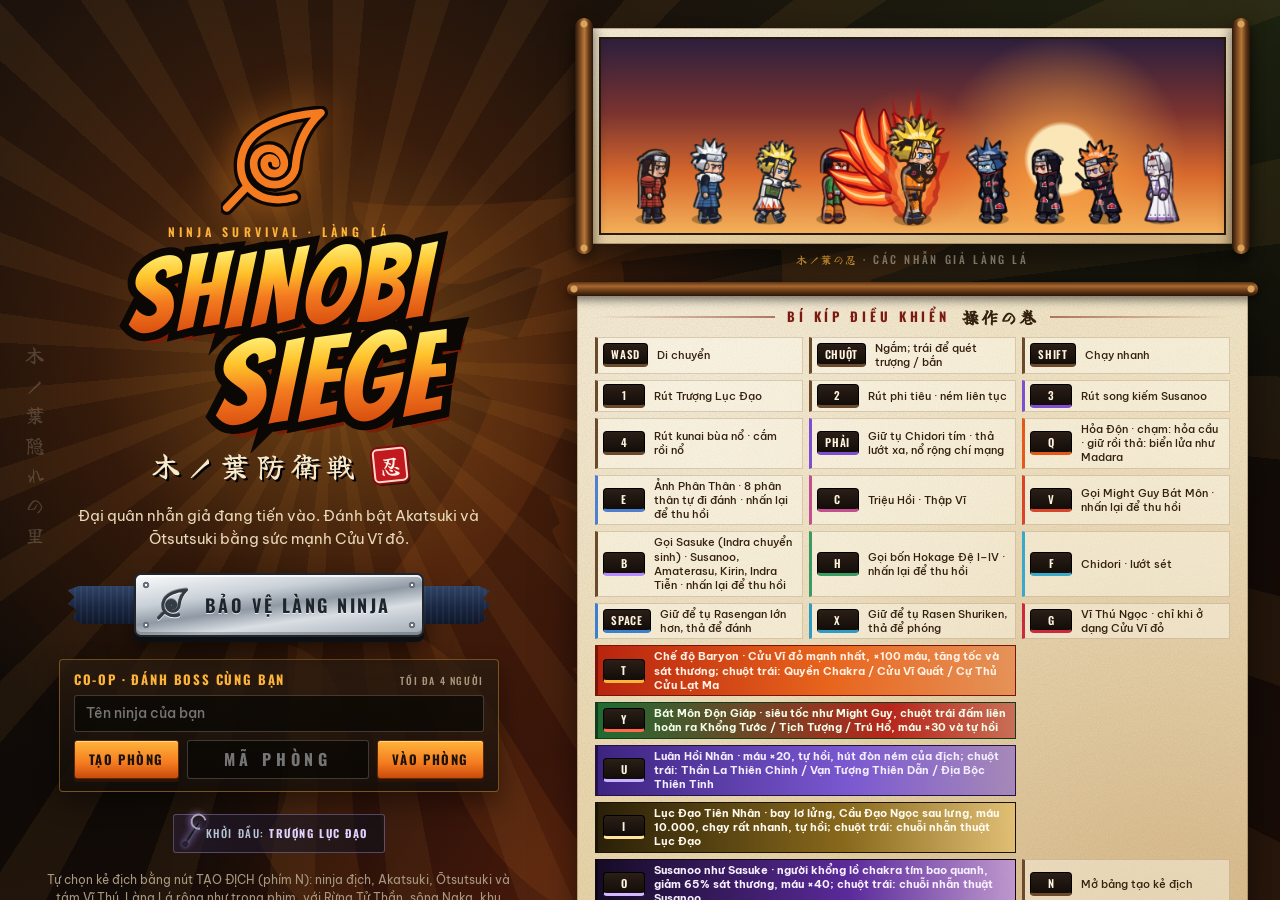
==== index.html @ b43ee30c "Add Sasuke, Tobi, Zetsu, Danzo and Ten-Tails bosses - Spawn panel: new "Kẻ Thù Truyền Kiếp" group wi" ====
<!doctype html>
<html lang="vi">
<head>
  <meta charset="UTF-8" />
  <meta name="viewport" content="width=device-width, initial-scale=1.0" />
  <meta name="description" content="Shinobi Siege — bảo vệ Làng Lá trước Akatsuki và các trùm Ōtsutsuki, hóa Cửu Vĩ đỏ và chiến đấu bằng nhẫn thuật; chơi local." />
  <title>Shinobi Siege</title>
  <link rel="preconnect" href="https://fonts.googleapis.com" />
  <link rel="preconnect" href="https://fonts.gstatic.com" crossorigin />
  <!-- Latin + Vietnamese UI fonts (all three ship a Vietnamese subset). Offline: system fallbacks in styles.css. -->
  <link rel="stylesheet" href="https://fonts.googleapis.com/css2?family=Bangers&family=Be+Vietnam+Pro:wght@400;500;600;700;800&family=Oswald:wght@500;600;700&display=swap" />
  <!-- Brush kanji, subset to only the decorative characters used on this page. Offline: Yu Mincho / MS Mincho. -->
  <link rel="stylesheet" href="https://fonts.googleapis.com/css2?family=Yuji+Boku&display=swap&text=忍木ノ葉隠れの里防衛戦操作巻火意志遁影分身口寄せ八門千鳥螺旋丸手裏剣尾獣玉北東南西暁大筒九喇嘛任務一時停止敗崩し" />
  <link rel="stylesheet" href="styles.css" />
</head>
<body>
  <!-- Shared Konoha leaf crest (spiral leaf). Stroke colour/width come from the <use> element. -->
  <svg class="svg-defs" width="0" height="0" aria-hidden="true" focusable="false">
    <defs>
      <symbol id="konohaLeaf" viewBox="0 0 120 120">
        <path fill="none" stroke-linecap="round" stroke-linejoin="round"
          d="M57 60A6 6 0 0 0 45 60A10.5 10.5 0 0 0 66 60A16 16 0 0 0 34 60A22 22 0 0 0 78 60C80 40 88 22 104 7C72 9 26 20 21 56C17 88 46 104 76 95M27.5 83.4L6 106" />
      </symbol>
    </defs>
  </svg>

  <main id="gameShell">
    <canvas id="game" aria-label="Shinobi Siege game canvas"></canvas>

    <section id="startScreen" class="panel visible">
      <div class="bg-kanji" lang="ja" aria-hidden="true">忍</div>
      <div class="bg-vertical" lang="ja" aria-hidden="true">木ノ葉隠れの里</div>

      <div class="start-layout">
        <header class="hero">
          <svg class="konoha-crest" viewBox="0 0 120 120" aria-hidden="true">
            <use class="crest-outline" href="#konohaLeaf" />
            <use class="crest-fill" href="#konohaLeaf" />
          </svg>
          <div class="eyebrow">NINJA SURVIVAL · LÀNG LÁ</div>
          <h1 class="logo"><span class="logo-line" data-text="SHINOBI">SHINOBI</span><span class="logo-line logo-line-2" data-text="SIEGE">SIEGE</span></h1>
          <div class="jp-subtitle"><span class="jp-brush" lang="ja">木ノ葉防衛戦</span><span class="hanko" lang="ja" aria-hidden="true">忍</span></div>
          <p class="tagline">Đại quân nhẫn giả đang tiến vào. Đánh bật Akatsuki và Ōtsutsuki bằng sức mạnh Cửu Vĩ đỏ.</p>
          <button id="startButton" class="headband">
            <span class="plate-leaf" aria-hidden="true"><svg viewBox="0 0 120 120"><use href="#konohaLeaf" /></svg></span>
            <span class="headband-label">BẢO VỆ LÀNG NINJA</span>
          </button>
          <div class="coop-box" role="group" aria-label="Chơi co-op">
            <div class="coop-title"><span>CO-OP · ĐÁNH BOSS CÙNG BẠN</span><small>TỐI ĐA 4 NGƯỜI</small></div>
            <input id="coopName" class="coop-input" placeholder="Tên ninja của bạn" maxlength="16" autocomplete="off" />
            <div class="coop-row">
              <button id="coopCreate" class="coop-btn" type="button">TẠO PHÒNG</button>
              <input id="coopCode" class="coop-input coop-code" placeholder="MÃ PHÒNG" maxlength="4" autocomplete="off" />
              <button id="coopJoin" class="coop-btn" type="button">VÀO PHÒNG</button>
            </div>
            <div id="coopError" class="coop-error" role="alert"></div>
          </div>
          <div class="loadout-note"><span class="staff-mark" aria-hidden="true"></span><span>KHỞI ĐẦU: <strong>TRƯỢNG LỤC ĐẠO</strong></span></div>
          <p class="small">Tự chọn kẻ địch bằng nút TẠO ĐỊCH (phím N): ninja địch, Akatsuki, Ōtsutsuki và tám Vĩ Thú. Làng Lá rộng như trong phim, với Rừng Tử Thần, sông Naka, khu Uchiha và Thung lũng Tận cùng. Nhẫn thuật mạnh có thể phá sập nhà và xé nứt mặt đất.</p>
        </header>

        <div class="showcase">
          <figure class="emaki">
            <div class="emaki-paper">
              <canvas id="titleArt" width="760" height="240" aria-label="Các nhẫn giả Làng Lá"></canvas>
            </div>
            <figcaption><span lang="ja">木ノ葉の忍</span> · CÁC NHẪN GIẢ LÀNG LÁ</figcaption>
          </figure>

          <section class="controls-scroll" aria-label="Điều khiển">
            <h3 class="scroll-title"><span>BÍ KÍP ĐIỀU KHIỂN</span><span class="scroll-title-jp" lang="ja">操作の巻</span></h3>
            <div class="controls-grid">
              <div><kbd>WASD</kbd><span>Di chuyển</span></div>
              <div><kbd>CHUỘT</kbd><span>Ngắm; trái để quét trượng / bắn</span></div>
              <div><kbd>SHIFT</kbd><span>Chạy nhanh</span></div>
              <div><kbd>1</kbd><span>Rút Trượng Lục Đạo</span></div>
              <div><kbd>2</kbd><span>Rút phi tiêu · ném liên tục</span></div>
              <div class="susano-weapon-control"><kbd>3</kbd><span>Rút song kiếm Susanoo</span></div>
              <div><kbd>4</kbd><span>Rút kunai bùa nổ · cắm rồi nổ</span></div>
              <div class="purple-chidori-control"><kbd>PHẢI</kbd><span>Giữ tụ Chidori tím · thả lướt xa, nổ rộng chí mạng</span></div>
              <div class="fire-control"><kbd>Q</kbd><span>Hỏa Độn · chạm: hỏa cầu · giữ rồi thả: biển lửa như Madara</span></div>
              <div class="clone-control"><kbd>E</kbd><span>Ảnh Phân Thân · 8 phân thân tự đi đánh · nhấn lại để thu hồi</span></div>
              <div class="summon-control"><kbd>C</kbd><span>Triệu Hồi · Thập Vĩ</span></div>
              <div class="guy-control"><kbd>V</kbd><span>Gọi Might Guy Bát Môn · nhấn lại để thu hồi</span></div>
              <div class="indra-control"><kbd>B</kbd><span>Gọi Sasuke (Indra chuyển sinh) · Susanoo, Amaterasu, Kirin, Indra Tiễn · nhấn lại để thu hồi</span></div>
              <div class="hokage-control"><kbd>H</kbd><span>Gọi bốn Hokage Đệ I–IV · nhấn lại để thu hồi</span></div>
              <div class="lightning-control"><kbd>F</kbd><span>Chidori · lướt sét</span></div>
              <div class="rasengan-control"><kbd>SPACE</kbd><span>Giữ để tụ Rasengan lớn hơn, thả để đánh</span></div>
              <div class="rasen-shuriken-control"><kbd>X</kbd><span>Giữ để tụ Rasen Shuriken, thả để phóng</span></div>
              <div class="beast-control"><kbd>G</kbd><span>Vĩ Thú Ngọc · chỉ khi ở dạng Cửu Vĩ đỏ</span></div>
              <div class="nine-tails-control"><kbd>T</kbd><span>Chế độ Baryon · Cửu Vĩ đỏ mạnh nhất, ×100 máu, tăng tốc và sát thương; chuột trái: Quyền Chakra / Cửu Vĩ Quất / Cự Thủ Cửu Lạt Ma</span></div>
              <div class="gates-control"><kbd>Y</kbd><span>Bát Môn Độn Giáp · siêu tốc như Might Guy, chuột trái đấm liên hoàn ra Khổng Tước / Tịch Tượng / Trú Hổ, máu ×30 và tự hồi</span></div>
              <div class="rinnegan-control"><kbd>U</kbd><span>Luân Hồi Nhãn · máu ×20, tự hồi, hút đòn ném của địch; chuột trái: Thần La Thiên Chinh / Vạn Tượng Thiên Dẫn / Địa Bộc Thiên Tinh</span></div>
              <div class="sixpaths-control"><kbd>I</kbd><span>Lục Đạo Tiên Nhân · bay lơ lửng, Cầu Đạo Ngọc sau lưng, máu 10.000, chạy rất nhanh, tự hồi; chuột trái: chuỗi nhẫn thuật Lục Đạo</span></div>
              <div class="susanoo-control"><kbd>O</kbd><span>Susanoo như Sasuke · người khổng lồ chakra tím bao quanh, giảm 65% sát thương, máu ×40; chuột trái: chuỗi nhẫn thuật Susanoo</span></div>
              <div><kbd>N</kbd><span>Mở bảng tạo kẻ địch</span></div>
              <div><kbd>M</kbd><span>Bản đồ lớn</span></div>
              <div><kbd>P</kbd><span>Bật/tắt đồ hoạ WebGL: phát sáng, sóng xung kích, tách màu</span></div>
              <div><kbd>ESC</kbd><span>Tạm dừng</span></div>
              <div><kbd>R</kbd><span>Chơi lại</span></div>
            </div>
          </section>
        </div>
      </div>
    </section>

    <section id="lobbyScreen" class="panel">
      <div class="hanging-scroll lobby-scroll">
        <div class="eyebrow">PHÒNG CO-OP</div>
        <div class="jp-caption" lang="ja" aria-hidden="true">任務</div>
        <div class="lobby-code-label">MÃ PHÒNG</div>
        <div id="lobbyCode" class="lobby-code">----</div>
        <p class="lobby-hint">Bạn bè mở một trong các địa chỉ dưới đây (cùng mạng Wi-Fi/LAN), nhập mã phòng rồi bấm <strong>VÀO PHÒNG</strong>:</p>
        <div id="lobbyLinks" class="lobby-links"></div>
        <ol id="lobbyPlayers" class="lobby-players"></ol>
        <button id="lobbyStart" class="headband" type="button" hidden>
          <span class="plate-leaf" aria-hidden="true"><svg viewBox="0 0 120 120"><use href="#konohaLeaf" /></svg></span>
          <span class="headband-label">BẮT ĐẦU</span>
        </button>
        <p id="lobbyWaiting" class="lobby-hint" hidden>Đang chờ chủ phòng bắt đầu…</p>
        <button id="lobbyLeave" class="coop-btn lobby-leave" type="button">RỜI PHÒNG</button>
      </div>
    </section>

    <section id="spawnScreen" class="panel" role="dialog" aria-modal="true" aria-labelledby="spawnTitle">
      <div class="spawn-card">
        <header class="spawn-head">
          <div>
            <div class="eyebrow">TRIỆU TẬP KẺ ĐỊCH</div>
            <h2 id="spawnTitle" class="spawn-title">CHỌN ĐỊCH CẦN TẠO</h2>
          </div>
          <button id="spawnClose" class="spawn-x" type="button" aria-label="Đóng">✕</button>
        </header>
        <label class="spawn-war" for="warToggle">
          <input id="warToggle" type="checkbox">
          <span class="war-switch" aria-hidden="true"></span>
          <span class="war-copy">
            <strong>ĐẠI CHIẾN NINJA LẦN THỨ TƯ <span lang="ja">第四次忍界大戦</span></strong>
            <small>Bật rồi bấm TẠO ĐỊCH: vào chiến trường như trong phim, đánh Madara (Uế Thổ Chuyển Sinh) và đạo quân Bạch Zetsu cùng Ngũ Kage, Tứ Đại Hokage và Liên Quân Nhẫn Giả. Hạ Madara xong sẽ đến Lục Đạo Madara. Tắt để kết thúc.</small>
          </span>
        </label>
        <div id="spawnGroups" class="spawn-groups"></div>
        <footer class="spawn-foot">
          <span id="spawnTotal" class="spawn-total">Chưa chọn kẻ địch nào</span>
          <button id="spawnClearAll" class="coop-btn spawn-ghost" type="button">XOÁ HẾT ĐỊCH TRÊN BẢN ĐỒ</button>
          <button id="spawnReset" class="coop-btn spawn-ghost" type="button">ĐẶT LẠI</button>
          <button id="spawnGo" class="coop-btn" type="button">TẠO ĐỊCH</button>
        </footer>
      </div>
    </section>

    <section id="pauseScreen" class="panel">
      <div class="hanging-scroll">
        <div class="eyebrow">TẠM DỪNG</div>
        <div class="jp-caption" lang="ja" aria-hidden="true">一時停止</div>
        <h2>SHINOBI SIEGE</h2>
        <button id="resumeButton" class="headband">
          <span class="plate-leaf" aria-hidden="true"><svg viewBox="0 0 120 120"><use href="#konohaLeaf" /></svg></span>
          <span class="headband-label">TIẾP TỤC</span>
        </button>
        <p class="pause-hint"><kbd>ESC</kbd> để quay lại game</p>
        <p id="pauseCoopNote" class="pause-hint" hidden>Đang chơi co-op: trận đấu vẫn tiếp diễn khi bạn mở menu.</p>
        <button id="pauseLeave" class="coop-btn" type="button" hidden>RỜI PHÒNG CO-OP</button>
      </div>
    </section>

    <section id="gameOverScreen" class="panel">
      <div class="bg-kanji" lang="ja" aria-hidden="true">敗</div>
      <div class="defeat-card">
        <div class="jp-caption" lang="ja" aria-hidden="true">木ノ葉崩し</div>
        <h2 class="defeat-title">LÀNG THẤT THỦ</h2>
        <div class="eyebrow danger">BẠN ĐÃ GỤC</div>
        <p id="endSummary" class="end-summary"></p>
        <button id="restartButton" class="headband rogue">
          <span class="plate-leaf" aria-hidden="true"><svg viewBox="0 0 120 120"><use href="#konohaLeaf" /></svg></span>
          <span class="headband-label">CHƠI LẠI</span>
        </button>
      </div>
    </section>

    <div id="hud" class="hidden" aria-live="polite">
      <div class="hud-left">
        <div id="stats">
          <div class="player-card">
            <div class="portrait-frame">
              <canvas id="hudPortrait" width="112" height="112" aria-hidden="true"></canvas>
              <span class="crest-badge" aria-hidden="true"><svg viewBox="0 0 120 120"><use href="#konohaLeaf" /></svg></span>
            </div>
            <div class="player-panel">
              <div class="player-name"><span>HỘ VỆ LÀNG LÁ</span><span class="player-name-jp" lang="ja" aria-hidden="true">火の意志</span></div>
              <div class="health-heading"><span>SINH LỰC</span><strong id="healthValue">100 / 100</strong></div>
              <div class="bar health"><span id="healthBar"></span></div>
              <div class="bar armor"><span id="armorBar"></span></div>
              <div id="weapon">TRƯỢNG LỤC ĐẠO</div>
            </div>
          </div>
          <div id="nineTailsStatus">T · BARYON / CỬU VĨ ĐỎ: TẮT</div>
          <div id="gatesStatus">Y · BÁT MÔN ĐỘN GIÁP: ĐÓNG</div>
          <div id="rinneganStatus">U · LUÂN HỒI NHÃN: TẮT</div>
          <div id="sixPathsStatus">I · LỤC ĐẠO TIÊN NHÂN: TẮT</div>
          <div id="susanooStatus">O · SUSANOO: TẮT</div>
        </div>
        <div id="wavePanel">
          <div class="wave-label"><span>PHÒNG THỦ LÀNG</span><span class="mini-hanko" lang="ja" aria-hidden="true">任務</span></div>
          <div id="eventText">Hạ ninja địch để đẩy lùi đợt tấn công.</div>
        </div>
        <div id="coopPanel" hidden>
          <div class="coop-panel-head"><span>ĐỒNG ĐỘI</span><span id="coopRoomCode"></span></div>
          <ul id="coopTeam"></ul>
        </div>
      </div>

      <div class="top-right">
        <div id="wave">ĐỢT 1</div>
        <div id="kills">0 NINJA ĐỊCH HẠ GỤC</div>
        <div id="score">0 ĐIỂM</div>
        <button id="spawnButton" class="coop-btn spawn-btn" type="button">＋ TẠO ĐỊCH <kbd>N</kbd></button>
      </div>

      <div id="bossBar" role="group" aria-label="Máu boss">
        <span class="boss-emblem" aria-hidden="true"></span>
        <div class="boss-body">
          <div class="boss-heading">
            <span class="boss-faction faction-akatsuki">TRÙM ĐỊCH · AKATSUKI <span class="boss-jp" lang="ja" aria-hidden="true">暁</span></span>
            <span class="boss-faction faction-otsutsuki">TRÙM ĐỊCH · ŌTSUTSUKI <span class="boss-jp" lang="ja" aria-hidden="true">大筒木</span></span>
            <span class="boss-faction faction-kage">KAGE · TRƯỞNG LÀNG <span class="boss-jp" lang="ja" aria-hidden="true">影</span></span>
            <span class="boss-faction faction-madara">ĐẠI CHIẾN · MADARA UCHIHA <span class="boss-jp" lang="ja" aria-hidden="true">斑</span></span>
            <span class="boss-faction faction-sannin">SANNIN · HUYỀN THOẠI <span class="boss-jp" lang="ja" aria-hidden="true">三忍</span></span>
            <span class="boss-faction faction-hokage">UẾ THỔ · HOKAGE <span class="boss-jp" lang="ja" aria-hidden="true">火影</span></span>
            <span class="boss-faction faction-legend">UẾ THỔ · HUYỀN THOẠI <span class="boss-jp" lang="ja" aria-hidden="true">伝説</span></span>
            <span class="boss-faction faction-war">ĐẠI CHIẾN NHẪN GIẢ <span class="boss-jp" lang="ja" aria-hidden="true">忍界大戦</span></span>
            <span class="boss-faction faction-rival">KẺ THÙ TRUYỀN KIẾP <span class="boss-jp" lang="ja" aria-hidden="true">宿敵</span></span>
            <span class="boss-faction faction-beast">VĨ THÚ <span class="boss-jp" lang="ja" aria-hidden="true">尾獣</span></span>
            <strong id="bossName">BOSS</strong>
          </div>
          <div class="boss-track"><span id="bossHealthBar"></span></div>
        </div>
      </div>

      <div id="prompt"></div>

      <div id="skillBar" role="group" aria-label="Kỹ năng nhẫn thuật" aria-live="off">
        <div id="skillQ" class="skill skill-fire skill-charge"><kbd>Q</kbd><span class="jutsu-mark" lang="ja" aria-hidden="true">火遁</span><span class="skill-copy"><strong>HỎA ĐỘN</strong><small>Chạm: hỏa cầu · giữ: biển lửa</small></span></div>
        <div id="skillE" class="skill skill-clone"><kbd>E</kbd><span class="jutsu-mark jm-3" lang="ja" aria-hidden="true">影分身</span><span class="skill-copy"><strong>ẢNH PHÂN THÂN</strong><small>8 phân thân · bật/tắt</small></span></div>
        <div id="skillC" class="skill skill-summon"><kbd>C</kbd><span class="jutsu-mark jm-3" lang="ja" aria-hidden="true">口寄せ</span><span class="skill-copy"><strong>THẬP VĨ</strong><small>Triệu hồi hộ vệ</small></span></div>
        <div id="skillV" class="skill skill-guy"><kbd>V</kbd><span class="jutsu-mark" lang="ja" aria-hidden="true">八門</span><span class="skill-copy"><strong>MIGHT GUY</strong><small>Bật/tắt · không giới hạn giờ</small></span></div>
        <div id="skillH" class="skill skill-hokage"><kbd>H</kbd><span class="jutsu-mark" lang="ja" aria-hidden="true">火影</span><span class="skill-copy"><strong>HOKAGE</strong><small>Bật/tắt · Đệ I–IV</small></span></div>
        <div id="skillB" class="skill skill-indra"><kbd>B</kbd><span class="jutsu-mark jm-3" lang="ja" aria-hidden="true">因陀羅</span><span class="skill-copy"><strong>SASUKE · INDRA</strong><small>Bật/tắt · Susanoo, Kirin, Indra Tiễn</small></span></div>
        <div id="skillF" class="skill skill-lightning"><kbd>F</kbd><span class="jutsu-mark" lang="ja" aria-hidden="true">千鳥</span><span class="skill-copy"><strong>CHIDORI</strong><small>Lôi kích</small></span></div>
        <div id="skillSpace" class="skill skill-vortex skill-charge"><kbd>SPACE</kbd><span class="jutsu-mark jm-3" lang="ja" aria-hidden="true">螺旋丸</span><span class="skill-copy"><strong>RASENGAN</strong><small>Giữ tụ · thả đánh</small></span></div>
        <div id="skillX" class="skill skill-shuriken skill-charge"><kbd>X</kbd><span class="jutsu-mark jm-5" lang="ja" aria-hidden="true"><span>螺旋</span><span>手裏剣</span></span><span class="skill-copy"><strong>RASEN SHURIKEN</strong><small>Giữ tụ · thả phóng</small></span></div>
        <div id="skillG" class="skill skill-beast skill-charge"><kbd>G</kbd><span class="jutsu-mark jm-3" lang="ja" aria-hidden="true">尾獣玉</span><span class="skill-copy"><strong>VĨ THÚ NGỌC</strong><small>Cửu Vĩ đỏ · giữ tụ · thả bắn</small></span></div>
      </div>

      <div class="minimap-seal">
        <canvas id="minimap" width="180" height="180" aria-label="Bản đồ nhỏ"></canvas>
        <span class="seal-dir dir-n" lang="ja" aria-hidden="true">北</span>
        <span class="seal-dir dir-e" lang="ja" aria-hidden="true">東</span>
        <span class="seal-dir dir-s" lang="ja" aria-hidden="true">南</span>
        <span class="seal-dir dir-w" lang="ja" aria-hidden="true">西</span>
      </div>

      <div id="toast"></div>
    </div>
  </main>
  <script src="anime-sprites.js"></script>
  <script src="konoha-world.js"></script>
  <script src="world-map.js"></script>
  <script src="village-suna.js"></script>
  <script src="village-kiri.js"></script>
  <script src="village-kumo.js"></script>
  <script src="village-iwa.js"></script>
  <script src="village-ame.js"></script>
  <script src="village-oto.js"></script>
  <script src="village-taki.js"></script>
  <script src="village-kusa.js"></script>
  <script src="village-yu.js"></script>
  <script src="skill-vfx.js"></script>
  <script src="six-paths-staff.js"></script>
  <script src="susano-blades.js"></script>
  <script src="summon-vfx.js"></script>
  <script src="might-guy-vfx.js"></script>
  <script src="enemy-jutsu-vfx.js"></script>
  <script src="rinnegan-vfx.js"></script>
  <script src="baryon-vfx.js"></script>
  <script src="madara-bosses.js"></script>
  <script src="war-allies.js"></script>
  <script src="war-scene.js"></script>
  <script src="hokage-vfx.js"></script>
  <script src="destruction-vfx.js"></script>
  <script src="purple-chidori-vfx.js"></script>
  <script src="six-paths-mode.js"></script>
  <script src="sasuke-indra.js"></script>
  <script src="susanoo-mode.js"></script>
  <script src="akatsuki-bosses.js"></script>
  <script src="otsutsuki-bosses.js"></script>
  <script src="tailed-beasts.js"></script>
  <script src="kage-bosses.js"></script>
  <script src="sannin-bosses.js"></script>
  <script src="hokage-bosses.js"></script>
  <script src="legend-bosses.js"></script>
  <script src="nagato-boss.js"></script>
  <script src="killer-bee-boss.js"></script>
  <script src="sasuke-boss.js"></script>
  <script src="tobi-boss.js"></script>
  <script src="zetsu-boss.js"></script>
  <script src="danzo-boss.js"></script>
  <script src="ten-tails-boss.js"></script>
  <script src="coop.js"></script>
  <script src="postfx.js"></script>
  <script src="game.js"></script>
</body>
</html>
---- styles.css ----
/* =========================================================================
   SHINOBI SIEGE — Konoha / Naruto Storm inspired UI
   Fonts: Bangers (display), Oswald (labels), Be Vietnam Pro (body) — all with
   Vietnamese subsets; Yuji Boku for decorative kanji. Everything falls back
   to system fonts when offline.
   ========================================================================= */

:root {
  color-scheme: dark;

  /* Palette */
  --orange: #f47b20;
  --orange-hi: #ffb43a;
  --orange-deep: #c94a0c;
  --ink: #120d0a;
  --ink-2: #1c1511;
  --ink-3: #2b2019;
  --cream: #f6e9cc;
  --paper-ink: #34200f;
  --leaf: #4e9b3c;
  --leaf-hi: #8fd062;
  --akatsuki: #c8102e;
  --akatsuki-deep: #6d0716;
  --wood-a: #2a1608;
  --wood-b: #8a5527;

  /* Fonts */
  --font-display: "Bangers", "Anton", Impact, "Arial Black", sans-serif;
  --font-head: "Oswald", "Bahnschrift", "Arial Narrow", "Segoe UI", sans-serif;
  --font-body: "Be Vietnam Pro", "Segoe UI", system-ui, -apple-system, sans-serif;
  --font-jp: "Yuji Boku", "Yu Mincho", "MS Mincho", "Noto Serif JP", serif;

  /* Paper grain (inline SVG noise, works offline) */
  --grain: url("data:image/svg+xml,%3Csvg xmlns='http://www.w3.org/2000/svg' width='180' height='180'%3E%3Cfilter id='n'%3E%3CfeTurbulence type='fractalNoise' baseFrequency='.9' numOctaves='3' stitchTiles='stitch'/%3E%3CfeColorMatrix values='0 0 0 0 .3 0 0 0 0 .19 0 0 0 0 .07 0 0 0 .2 0'/%3E%3C/filter%3E%3Crect width='100%25' height='100%25' filter='url(%23n)'/%3E%3C/svg%3E");
  --paper:
    var(--grain),
    radial-gradient(ellipse at 18% 12%, rgba(255, 255, 255, .38), transparent 46%),
    radial-gradient(ellipse at 88% 92%, rgba(160, 98, 38, .26), transparent 55%),
    linear-gradient(180deg, #f6ebcf, #ead5a8);
  --wood: linear-gradient(180deg, #5a3416 0%, #a8672e 30%, #6b3c17 62%, #2a1608 100%);
  --wood-v: linear-gradient(90deg, #2a1608 0%, #8a5527 35%, #b77837 52%, #5a3416 80%, #2a1608 100%);

  /* Ink brush swipe (used as a mask so it can take any colour) */
  --brush: url("data:image/svg+xml,%3Csvg xmlns='http://www.w3.org/2000/svg' viewBox='0 0 400 80' preserveAspectRatio='none'%3E%3Cpath d='M12 40C24 18 92 13 152 16C214 11 292 18 352 11C374 9 395 17 397 30C399 44 389 57 370 61C330 67 262 62 202 66C140 70 72 69 30 63C10 59 2 51 12 40Z'/%3E%3Cpath d='M40 68C120 76 224 73 336 69M60 9C140 4 250 6 330 3' stroke='black' stroke-width='3' fill='none' stroke-linecap='round'/%3E%3Ccircle cx='392' cy='66' r='3'/%3E%3Ccircle cx='8' cy='24' r='2.4'/%3E%3C/svg%3E");

  /* HUD geometry */
  --edge: 18px;
  --mm: 180px;          /* minimap canvas display size */
  --ring: 12px;         /* minimap seal ring thickness */
  --mm-box: calc(var(--mm) + var(--ring) * 2);
}

* { box-sizing: border-box; }

html, body {
  width: 100%;
  height: 100%;
  margin: 0;
  overflow: hidden;
  background: #120d0a;
  font-family: var(--font-body);
  user-select: none;
}

.svg-defs { position: absolute; width: 0; height: 0; overflow: hidden; }

#gameShell, #game {
  width: 100%;
  height: 100%;
}

#game { display: block; cursor: none; }
/* WebGL post pass (postfx.js) laid exactly over the 2D canvas; input still goes to #game. */
#gameFx { position: fixed; left: 0; top: 0; display: none; pointer-events: none; }

[lang="ja"] { font-family: var(--font-jp); }

/* =========================================================================
   SCREENS (start / pause / game over)
   ========================================================================= */

.panel {
  position: fixed;
  inset: 0;
  display: none;
  place-content: safe center;
  justify-items: center;
  text-align: center;
  z-index: 20;
  padding: 28px;
  overflow-x: hidden;
  overflow-y: auto;
  color: var(--cream);
  background:
    radial-gradient(ellipse at 50% 40%, rgba(244, 123, 32, .2), transparent 48%),
    linear-gradient(160deg, rgba(22, 14, 9, .93), rgba(12, 8, 6, .9));
  backdrop-filter: blur(6px);
}

.panel.visible { display: grid; }

.eyebrow {
  color: var(--orange-hi);
  font: 600 12px/1.2 var(--font-head);
  letter-spacing: .34em;
}
.eyebrow.danger { color: #ff5a4f; }

h2 {
  margin: 8px 0 22px;
  font: 400 clamp(40px, 6.4vw, 84px)/.92 var(--font-display);
  letter-spacing: .03em;
  color: var(--orange);
  -webkit-text-stroke: 2px #0b0705;
  text-shadow: 4px 5px 0 #0b0705;
}

kbd {
  display: inline-block;
  min-width: 40px;
  padding: 6px 8px 5px;
  color: #f6e9cc;
  background: linear-gradient(180deg, #2a1f18, #120d0a);
  border: 1px solid #000;
  border-bottom-width: 3px;
  border-radius: 4px;
  font: 600 11px/1 var(--font-head);
  letter-spacing: .06em;
  text-align: center;
  white-space: nowrap;
}

/* Huge faint brush kanji behind a screen */
/* sized to the panel and clipped so the oversized glyph never adds scrollbars */
.bg-kanji {
  position: absolute;
  inset: 0;
  z-index: 0;
  display: grid;
  place-items: center;
  overflow: hidden;
  font-family: var(--font-jp);
  font-size: min(108vh, 80vw);
  line-height: 1;
  color: rgba(244, 123, 32, .095);
  pointer-events: none;
  user-select: none;
}
.bg-vertical {
  position: absolute;
  left: 20px;
  top: 50%;
  z-index: 0;
  transform: translateY(-50%);
  writing-mode: vertical-rl;
  font-size: 20px;
  letter-spacing: .5em;
  color: rgba(246, 233, 204, .2);
  pointer-events: none;
}

/* ---------- Start screen ---------- */

#startScreen {
  --sun-x: 26%;
  --sun-y: 40%;
  background:
    radial-gradient(circle at var(--sun-x) var(--sun-y), rgba(255, 150, 40, .42), rgba(244, 100, 20, .14) 22%, transparent 42%),
    repeating-conic-gradient(from 0deg at var(--sun-x) var(--sun-y), rgba(255, 170, 70, .065) 0deg 5deg, transparent 5deg 13deg),
    radial-gradient(ellipse at 50% 125%, rgba(200, 60, 20, .4), transparent 55%),
    radial-gradient(ellipse at 100% 0%, rgba(78, 155, 60, .14), transparent 40%),
    linear-gradient(160deg, #1d130c 0%, #0f0a07 58%, #1a0c07 100%);
  backdrop-filter: none;
}

.start-layout {
  position: relative;
  z-index: 1;
  display: grid;
  grid-template-columns: minmax(360px, .85fr) minmax(520px, 1.15fr);
  align-items: center;
  gap: clamp(24px, 3.4vw, 56px);
  width: min(1480px, 100%);
}

.hero {
  display: grid;
  justify-items: center;
  align-content: center;
}

.konoha-crest {
  width: clamp(84px, 9vw, 128px);
  height: auto;
  margin-bottom: 4px;
  overflow: visible;
  filter: drop-shadow(0 0 22px rgba(255, 140, 30, .55));
}
.konoha-crest .crest-outline { stroke: #0b0705; stroke-width: 15; }
.konoha-crest .crest-fill { stroke: var(--orange); stroke-width: 8; }

.logo {
  margin: 6px 0 2px;
  font-family: var(--font-display);
  font-weight: 400;
  font-size: clamp(64px, 8.2vw, 138px);
  line-height: .84;
  letter-spacing: .035em;
  transform: rotate(-3deg) skewX(-4deg);
}
/* the element itself draws the thick black outline + 3D drop; ::before lays the
   orange gradient fill on top (background-clip:text) */
.logo-line {
  position: relative;
  display: block;
  color: #0b0705;
  -webkit-text-stroke: .15em #0b0705;
  text-shadow: .05em .07em 0 #0b0705, .075em .1em 0 #7a1e06;
}
.logo-line::before {
  content: attr(data-text);
  position: absolute;
  inset: 0;
  color: var(--orange);
  background: linear-gradient(180deg, #fff27a 0%, #ffc22a 30%, #f47b20 58%, #d4470c 100%);
  -webkit-background-clip: text;
  background-clip: text;
  -webkit-text-fill-color: transparent;
  -webkit-text-stroke: 0;
  text-shadow: none;
}
.logo-line-2 {
  font-size: 1.12em;
  margin-left: .9em;
}

.jp-subtitle {
  display: flex;
  align-items: center;
  gap: 12px;
  margin-top: 10px;
}
.jp-brush {
  font-size: clamp(22px, 2.3vw, 34px);
  letter-spacing: .2em;
  color: var(--cream);
  text-shadow: 2px 2px 0 #000;
}
.hanko {
  display: grid;
  place-items: center;
  width: 34px;
  height: 34px;
  font-size: 22px;
  line-height: 1;
  color: #fff3e6;
  background: #c2181f;
  border: 2px solid #ffd9c4;
  border-radius: 5px;
  box-shadow: 0 0 0 2px #7e0c12, 2px 3px 0 rgba(0, 0, 0, .6);
  transform: rotate(-6deg);
}

.tagline {
  max-width: 470px;
  margin: 18px 0 22px;
  padding: 0 6px;
  color: #ead9b8;
  font-size: 15px;
  line-height: 1.55;
}

/* Forehead-protector button (hitai-ate) */
.headband {
  position: relative;
  isolation: isolate;
  display: inline-flex;
  align-items: center;
  justify-content: center;
  gap: 14px;
  min-width: 290px;
  margin: 0 64px;
  padding: 13px 30px 13px 20px;
  color: #1e252d;
  background:
    radial-gradient(circle at 10px 10px, #fff 0 1px, #69727c 1.5px 3px, transparent 3.6px),
    radial-gradient(circle at calc(100% - 10px) 10px, #fff 0 1px, #69727c 1.5px 3px, transparent 3.6px),
    radial-gradient(circle at 10px calc(100% - 10px), #fff 0 1px, #69727c 1.5px 3px, transparent 3.6px),
    radial-gradient(circle at calc(100% - 10px) calc(100% - 10px), #fff 0 1px, #69727c 1.5px 3px, transparent 3.6px),
    linear-gradient(172deg, #fbfcfd 0%, #c9d0d7 32%, #8f99a4 50%, #d9dee3 68%, #a1aab4 100%);
  border: 2px solid #20262c;
  border-radius: 7px;
  box-shadow:
    inset 0 2px 0 rgba(255, 255, 255, .8),
    inset 0 -3px 0 rgba(0, 0, 0, .22),
    0 5px 0 #0c1014,
    0 14px 26px rgba(0, 0, 0, .55);
  font: 700 18px/1 var(--font-head);
  letter-spacing: .14em;
  cursor: pointer;
  transition: transform .15s, box-shadow .15s, filter .15s;
}
.headband::before,
.headband::after {
  content: '';
  position: absolute;
  top: 18%;
  height: 64%;
  width: 66px;
  z-index: -1;
  background:
    repeating-linear-gradient(90deg, rgba(255, 255, 255, .04) 0 2px, transparent 2px 6px),
    linear-gradient(180deg, #2f4366, #1a2742 55%, #0f182b);
  box-shadow: 0 4px 10px rgba(0, 0, 0, .45);
}
.headband::before {
  right: calc(100% + 2px);
  clip-path: polygon(0 12%, 18% 0, 100% 0, 100% 100%, 22% 100%, 6% 86%, 14% 64%, 0 48%, 10% 30%);
}
.headband::after {
  left: calc(100% + 2px);
  clip-path: polygon(0 0, 82% 0, 100% 14%, 90% 34%, 100% 52%, 88% 70%, 96% 88%, 80% 100%, 0 100%);
}
.headband:hover,
.headband:focus-visible {
  transform: translateY(-2px);
  filter: brightness(1.06);
  box-shadow:
    inset 0 2px 0 rgba(255, 255, 255, .8),
    inset 0 -3px 0 rgba(0, 0, 0, .22),
    0 7px 0 #0c1014,
    0 0 0 3px rgba(244, 123, 32, .55),
    0 18px 34px rgba(244, 123, 32, .3);
  outline: none;
}
.headband:active { transform: translateY(3px); box-shadow: inset 0 2px 0 rgba(255, 255, 255, .8), 0 2px 0 #0c1014, 0 8px 18px rgba(0, 0, 0, .5); }
.plate-leaf {
  position: relative;
  display: grid;
  place-items: center;
  width: 34px;
  height: 34px;
}
.plate-leaf svg {
  width: 34px;
  height: 34px;
  overflow: visible;
  stroke: #333b44;
  stroke-width: 11;
  filter: drop-shadow(0 1px 0 rgba(255, 255, 255, .85)) drop-shadow(0 -1px 0 rgba(0, 0, 0, .35));
}
.headband-label { text-shadow: 0 1px 0 rgba(255, 255, 255, .7); }

/* Rogue (scratched) protector for the defeat screen */
.headband.rogue::before,
.headband.rogue::after {
  background:
    repeating-linear-gradient(90deg, rgba(255, 255, 255, .05) 0 2px, transparent 2px 6px),
    linear-gradient(180deg, #8f1420, #5a0910 55%, #2a0408);
}
.headband.rogue .plate-leaf::after {
  content: '';
  position: absolute;
  left: -6px;
  right: -6px;
  top: 50%;
  height: 3px;
  background: #1a1f24;
  box-shadow: 0 1px 0 rgba(255, 255, 255, .7);
  transform: rotate(-18deg);
}

.loadout-note {
  display: flex;
  align-items: center;
  justify-content: center;
  gap: 12px;
  min-height: 34px;
  margin-top: 22px;
  padding: 6px 16px;
  border: 1px solid rgba(178, 155, 218, .38);
  border-radius: 3px;
  background: linear-gradient(90deg, rgba(39, 30, 52, .62), rgba(14, 17, 27, .58));
  color: #b9c3d6;
  font: 500 11px/1.2 var(--font-head);
  letter-spacing: .14em;
}
.loadout-note strong { color: #e1d2ff; font-weight: 700; }
.staff-mark {
  position: relative;
  width: 4px;
  height: 25px;
  transform: rotate(33deg);
  background: linear-gradient(90deg, #474854, #0b0c12 45%, #5c6070);
  border-radius: 2px;
  box-shadow: 0 0 7px rgba(173, 139, 246, .7);
}
.staff-mark::before {
  content: '';
  position: absolute;
  top: -9px;
  left: -7px;
  width: 12px;
  height: 12px;
  border: 2px solid #a8a2b8;
  border-right-color: transparent;
  border-radius: 50%;
  box-shadow: -2px 0 6px rgba(182, 147, 246, .52);
}
.staff-mark::after {
  content: '';
  position: absolute;
  bottom: -3px;
  left: -1px;
  width: 6px;
  height: 6px;
  border-radius: 50%;
  background: #26212e;
  box-shadow: 0 0 4px rgba(182, 147, 246, .6);
}

/* Right column: emaki banner + controls scroll */
.showcase {
  display: grid;
  gap: 16px;
  justify-items: stretch;
  min-width: 0;
}

/* Horizontal hand-scroll (emaki) framing the character line-up canvas */
.emaki {
  position: relative;
  margin: 0 14px;
}
.emaki-paper {
  position: relative;
  padding: 9px 12px;
  background: var(--paper);
  box-shadow: 0 16px 34px rgba(0, 0, 0, .55), inset 0 0 0 1px rgba(90, 52, 22, .35);
}
.emaki-paper::before,
.emaki-paper::after {
  content: '';
  position: absolute;
  top: -10px;
  bottom: -10px;
  width: 18px;
  border-radius: 9px;
  background:
    radial-gradient(circle at 50% 6px, #d9a35c 0 3px, transparent 4px),
    radial-gradient(circle at 50% calc(100% - 6px), #d9a35c 0 3px, transparent 4px),
    var(--wood-v);
  box-shadow: 0 6px 14px rgba(0, 0, 0, .6);
}
.emaki-paper::before { left: -12px; }
.emaki-paper::after { right: -12px; }
#titleArt {
  display: block;
  width: 100%;
  height: auto;
  aspect-ratio: 760 / 240;
  border: 2px solid #2b1a0d;
  background:
    radial-gradient(circle at 74% 62%, rgba(255, 238, 190, .95) 0 7%, rgba(255, 170, 70, .55) 8%, transparent 26%),
    linear-gradient(180deg, #2c1f3d 0%, #7a3330 38%, #d8692c 70%, #f3b05a 100%);
}
.emaki figcaption {
  margin-top: 9px;
  color: rgba(246, 233, 204, .62);
  font: 500 11px/1.2 var(--font-head);
  letter-spacing: .24em;
}
.emaki figcaption span { letter-spacing: .1em; color: var(--orange-hi); }

/* Makimono scroll holding the controls */
.controls-scroll {
  position: relative;
  margin: 10px 4px 0;
  padding: 14px 18px 16px;
  color: var(--paper-ink);
  background: var(--paper);
  box-shadow: 0 16px 34px rgba(0, 0, 0, .5), inset 0 0 0 1px rgba(90, 52, 22, .3);
}
.controls-scroll::before,
.controls-scroll::after {
  content: '';
  position: absolute;
  left: -10px;
  right: -10px;
  height: 14px;
  border-radius: 7px;
  background:
    radial-gradient(circle at 7px 50%, #d9a35c 0 3px, transparent 4px),
    radial-gradient(circle at calc(100% - 7px) 50%, #d9a35c 0 3px, transparent 4px),
    var(--wood);
  box-shadow: 0 4px 10px rgba(0, 0, 0, .5);
}
.controls-scroll::before { top: -10px; }
.controls-scroll::after { bottom: -10px; }

.scroll-title {
  display: flex;
  align-items: center;
  justify-content: center;
  gap: 12px;
  margin: 2px 0 12px;
  color: #7a1a10;
  font: 700 13px/1 var(--font-head);
  letter-spacing: .3em;
}
.scroll-title::before,
.scroll-title::after {
  content: '';
  flex: 1;
  height: 2px;
  background: linear-gradient(90deg, transparent, rgba(122, 26, 16, .55));
}
.scroll-title::after { background: linear-gradient(90deg, rgba(122, 26, 16, .55), transparent); }
.scroll-title-jp {
  color: var(--paper-ink);
  font-size: 17px;
  letter-spacing: .12em;
}

.controls-grid {
  display: grid;
  grid-template-columns: repeat(3, minmax(0, 1fr));
  gap: 6px;
  text-align: left;
}
.controls-grid > div {
  --tone: #6b4a2c;
  display: flex;
  align-items: center;
  gap: 9px;
  min-height: 29px;
  padding: 3px 8px 3px 5px;
  color: var(--paper-ink);
  background: rgba(255, 252, 240, .42);
  border: 1px solid rgba(110, 72, 34, .22);
  border-left: 3px solid var(--tone);
  font: 500 11px/1.3 var(--font-body);
}
.controls-grid kbd {
  min-width: 42px;
  padding: 5px 7px 4px;
  flex: 0 0 auto;
  color: #fff3dd;
  background: linear-gradient(180deg, #2b1f17, #120c08);
  border-color: #000;
  border-bottom-color: var(--tone);
}
.controls-grid .fire-control { --tone: #e2591a; }
.controls-grid .clone-control { --tone: #4f7fcf; }
.controls-grid .summon-control { --tone: #c24f8e; }
.controls-grid .guy-control { --tone: #d9452a; }
.controls-grid .hokage-control { --tone: #3b9a62; }
.controls-grid .lightning-control { --tone: #3aa8c8; }
.controls-grid .rasengan-control { --tone: #3a7fd0; }
.controls-grid .rasen-shuriken-control { --tone: #2f9bc4; }
.controls-grid .susano-weapon-control,
.controls-grid .purple-chidori-control { --tone: #7d4fd0; }
.controls-grid .beast-control { --tone: #c92a3f; }
.controls-grid .nine-tails-control {
  --tone: #e8541a;
  grid-column: span 2;
  color: #fff1e4;
  background: linear-gradient(90deg, #b8240f, #e8641c 55%, rgba(232, 100, 28, .55));
  border-color: #7a1406;
  font-weight: 700;
}
.controls-grid .nine-tails-control kbd { border-bottom-color: #ffb43a; }
.controls-grid .gates-control {
  --tone: #2f9a4a;
  grid-column: span 2;
  color: #f1ffe9;
  background: linear-gradient(90deg, #1f6b33, #b8261c 70%, rgba(184, 38, 28, .55));
  border-color: #123d1d;
  font-weight: 700;
}
.controls-grid .gates-control kbd { border-bottom-color: #ff6a4a; }
.controls-grid .rinnegan-control {
  --tone: #8a64e0;
  grid-column: span 2;
  color: #f3eeff;
  background: linear-gradient(90deg, #3d2380, #7a58d0 60%, rgba(122, 88, 208, .55));
  border-color: #221248;
  font-weight: 700;
}
.controls-grid .rinnegan-control kbd { border-bottom-color: #c9b2ff; }
.controls-grid .sixpaths-control {
  --tone: #e8b84a;
  grid-column: span 2;
  color: #fffaf0;
  background: linear-gradient(90deg, #2a2008, #8a6a1c 60%, rgba(230, 190, 90, .55));
  border-color: #1a1404;
  font-weight: 700;
}
.controls-grid .sixpaths-control kbd { border-bottom-color: #ffe39a; }
.controls-grid .indra-control kbd { border-bottom-color: #b58cff; }

.small {
  max-width: 470px;
  margin: 18px auto 0;
  color: #a8987f;
  font-size: 11.5px;
  line-height: 1.55;
}

/* ---------- Pause screen ---------- */

#pauseScreen {
  background:
    radial-gradient(ellipse at 50% 45%, rgba(244, 123, 32, .16), transparent 50%),
    rgba(10, 7, 5, .72);
}
.hanging-scroll {
  position: relative;
  display: grid;
  justify-items: center;
  width: min(440px, calc(100vw - 48px));
  padding: 30px 26px 26px;
  color: var(--paper-ink);
  background: var(--paper);
  border-inline: 10px solid #6e1d12;
  box-shadow: 0 24px 50px rgba(0, 0, 0, .6);
}
.hanging-scroll::before,
.hanging-scroll::after {
  content: '';
  position: absolute;
  left: -24px;
  right: -24px;
  height: 16px;
  border-radius: 8px;
  background:
    radial-gradient(circle at 8px 50%, #d9a35c 0 4px, transparent 5px),
    radial-gradient(circle at calc(100% - 8px) 50%, #d9a35c 0 4px, transparent 5px),
    var(--wood);
  box-shadow: 0 5px 12px rgba(0, 0, 0, .55);
}
.hanging-scroll::before { top: -12px; }
.hanging-scroll::after { bottom: -12px; }
.hanging-scroll .eyebrow { color: #8e1b14; }
.hanging-scroll .jp-caption {
  margin-top: 6px;
  font-size: 30px;
  letter-spacing: .3em;
  color: var(--paper-ink);
}
.hanging-scroll h2 {
  margin: 8px 0 26px;
  font-size: clamp(40px, 5vw, 64px);
}
.pause-hint {
  margin: 22px 0 0;
  color: #5b3b22;
  font: 500 13px/1 var(--font-body);
}

/* ---------- Game over screen ---------- */

#gameOverScreen {
  background:
    radial-gradient(ellipse at 50% 46%, rgba(200, 16, 46, .42), transparent 46%),
    radial-gradient(ellipse at 50% 120%, rgba(120, 0, 10, .6), transparent 60%),
    linear-gradient(180deg, rgba(14, 3, 4, .96), rgba(6, 2, 2, .96));
}
#gameOverScreen .bg-kanji { color: rgba(200, 16, 46, .1); }
.defeat-card {
  position: relative;
  z-index: 1;
  display: grid;
  justify-items: center;
}
.defeat-card .jp-caption {
  font-size: clamp(20px, 2.4vw, 30px);
  letter-spacing: .4em;
  color: rgba(255, 210, 200, .7);
}
.defeat-title {
  position: relative;
  isolation: isolate;
  margin: .42em 0 8px;
  padding: .14em .5em .1em;
  font-size: clamp(48px, 8.4vw, 112px);
  color: #fff3ea;
  -webkit-text-stroke: 2px #0b0203;
  text-shadow: 5px 6px 0 #0b0203;
}
.defeat-title::before {
  content: '';
  position: absolute;
  inset: 4% -4% 0;
  z-index: -1;
  background: #b30f22;
  -webkit-mask: var(--brush) center / 100% 100% no-repeat;
  mask: var(--brush) center / 100% 100% no-repeat;
}
.defeat-card .eyebrow.danger {
  font-size: 15px;
  letter-spacing: .5em;
}
.end-summary {
  margin: 18px 0 26px;
  padding: 9px 18px;
  color: #f3d7cf;
  background: rgba(0, 0, 0, .5);
  border-top: 1px solid rgba(255, 90, 79, .4);
  border-bottom: 1px solid rgba(255, 90, 79, .4);
  font: 500 14px/1.4 var(--font-head);
  letter-spacing: .08em;
}
.end-summary:empty { display: none; }
#gameOverScreen .end-summary:empty + .headband { margin-top: 22px; }

/* =========================================================================
   HUD
   ========================================================================= */

#hud {
  position: fixed;
  inset: 0;
  pointer-events: none;
  color: white;
  z-index: 5;
  font-family: var(--font-head);
}
#hud.hidden { display: none; }

/* ---------- Top-left: player panel + mission scroll ---------- */

.hud-left {
  position: absolute;
  top: var(--edge);
  left: var(--edge);
  display: flex;
  flex-direction: column;
  align-items: flex-start;
  gap: 12px;
  width: 340px;
}

#stats { position: relative; width: 100%; }

.player-card {
  position: relative;
  display: flex;
  align-items: center;
}

.portrait-frame {
  --pf: 104px;
  position: relative;
  z-index: 2;
  flex: 0 0 auto;
  width: var(--pf);
  height: var(--pf);
  padding: 6px;
  border-radius: 50%;
  background:
    repeating-conic-gradient(from 0deg, rgba(0, 0, 0, .28) 0deg 2deg, transparent 2deg 22.5deg),
    conic-gradient(from 210deg, #ffcf5a, #f47b20 25%, #a83a08 50%, #f47b20 75%, #ffcf5a);
  box-shadow: 0 0 0 3px #0b0705, 0 0 18px rgba(244, 123, 32, .35), 0 8px 18px rgba(0, 0, 0, .55);
}
.portrait-frame::after {
  content: '';
  position: absolute;
  inset: 6px;
  border-radius: 50%;
  box-shadow: inset 0 0 0 2px #0b0705, inset 0 0 14px rgba(0, 0, 0, .65);
  pointer-events: none;
}
#hudPortrait {
  display: block;
  width: 100%;
  height: 100%;
  border-radius: 50%;
  background:
    radial-gradient(circle at 50% 30%, rgba(255, 170, 70, .35), transparent 60%),
    radial-gradient(circle at 50% 45%, #3a2717, #120c08 72%);
}
.crest-badge {
  position: absolute;
  right: -4px;
  bottom: -2px;
  display: grid;
  place-items: center;
  width: 32px;
  height: 32px;
  border-radius: 50%;
  background: linear-gradient(180deg, #e9edf1, #9aa4ae);
  border: 2px solid #0b0705;
  box-shadow: 0 2px 6px rgba(0, 0, 0, .6);
}
.crest-badge svg { width: 20px; height: 20px; overflow: visible; stroke: #28303a; stroke-width: 12; }

.player-panel {
  position: relative;
  z-index: 1;
  flex: 1 1 auto;
  min-width: 0;
  margin-left: -26px;
  padding: 7px 22px 8px 36px;
  background:
    linear-gradient(90deg, rgba(12, 9, 7, .94), rgba(12, 9, 7, .8));
  border-top: 2px solid var(--orange);
  clip-path: polygon(0 0, 100% 0, calc(100% - 16px) 100%, 0 100%);
  text-shadow: 1px 1px 2px #000;
}
.player-panel::after {
  content: '';
  position: absolute;
  left: 0;
  right: 16px;
  bottom: 0;
  height: 2px;
  background: linear-gradient(90deg, rgba(244, 123, 32, .6), transparent);
}
.player-name {
  display: flex;
  align-items: baseline;
  justify-content: space-between;
  gap: 8px;
  margin-bottom: 3px;
  color: var(--cream);
  font: 600 11px/1.1 var(--font-head);
  letter-spacing: .16em;
}
.player-name-jp { color: var(--orange-hi); font-size: 12px; letter-spacing: .1em; }
.health-heading {
  display: flex;
  align-items: baseline;
  justify-content: space-between;
  gap: 8px;
  color: #c9d98f;
  font: 600 10px/1.2 var(--font-head);
  letter-spacing: .14em;
}
#healthValue {
  color: #fffbe8;
  font: 600 12px/1.2 var(--font-head);
  letter-spacing: .03em;
  white-space: nowrap;
}

.bar {
  position: relative;
  height: 12px;
  margin-top: 4px;
  overflow: hidden;
  background: #050403;
  border: 1px solid rgba(255, 255, 255, .16);
  transform: skewX(-20deg);
  box-shadow: 0 2px 0 rgba(0, 0, 0, .6);
}
.bar::after {
  content: '';
  position: absolute;
  inset: 0;
  background:
    linear-gradient(180deg, rgba(255, 255, 255, .28), transparent 45%),
    repeating-linear-gradient(90deg, transparent 0 calc(10% - 1px), rgba(0, 0, 0, .55) calc(10% - 1px) 10%);
  pointer-events: none;
}
.bar span { display: block; height: 100%; transition: width .2s; }
.health span {
  background: linear-gradient(180deg, #f1ff8a 0%, #b6ec34 40%, #5fae1d 100%);
  box-shadow: 0 0 10px rgba(182, 236, 52, .45);
}
.bar.armor { height: 7px; margin-top: 3px; margin-right: 10px; }
.armor span {
  background: linear-gradient(180deg, #b8efff 0%, #49b4ff 45%, #1d5fd6 100%);
  box-shadow: 0 0 10px rgba(73, 180, 255, .5);
}

#weapon {
  display: flex;
  align-items: center;
  gap: 7px;
  margin-top: 6px;
  color: #e6dcc6;
  font: 500 11px/1.2 var(--font-head);
  letter-spacing: .1em;
  white-space: nowrap;
  overflow: hidden;
  text-overflow: ellipsis;
}
#weapon::before {
  content: '';
  flex: 0 0 auto;
  width: 14px;
  height: 5px;
  background: linear-gradient(90deg, #6d757e 0 30%, #d7dde3 30% 100%);
  clip-path: polygon(0 30%, 30% 30%, 30% 0, 100% 50%, 30% 100%, 30% 70%, 0 70%);
}

/* Kurama / Baryon status chip */
#nineTailsStatus {
  position: relative;
  width: max-content;
  max-width: 100%;
  margin: 9px 0 0 6px;
  padding: 5px 10px 5px 47px;
  color: #b89a90;
  background: linear-gradient(90deg, rgba(30, 10, 8, .9), rgba(30, 10, 8, .7));
  border: 1px solid rgba(160, 70, 50, .45);
  border-radius: 3px;
  font: 600 11px/1.2 var(--font-head);
  letter-spacing: .08em;
  text-shadow: 1px 1px 2px #000;
  transition: color .15s, border-color .15s, box-shadow .15s, background .15s;
}
#nineTailsStatus::before {
  content: '九喇嘛';
  position: absolute;
  left: 6px;
  top: 50%;
  transform: translateY(-50%);
  font-family: var(--font-jp);
  font-size: 11px;
  letter-spacing: 0;
  color: rgba(244, 123, 32, .55);
}
#nineTailsStatus.active {
  color: #fff6e8;
  background: linear-gradient(90deg, #c61b12, #f0611c 60%, #ff9a2e);
  border-color: #ffd28a;
  box-shadow: 0 0 18px rgba(255, 90, 30, .7), inset 0 0 12px rgba(255, 230, 160, .35);
  animation: kurama-pulse 1.1s ease-in-out infinite alternate;
}
#nineTailsStatus.active::before { color: #fff3c4; text-shadow: 0 0 6px #ff5a1a; }
/* Eight Gates status chip */
#gatesStatus {
  position: relative;
  width: max-content;
  max-width: 100%;
  margin: 5px 0 0 6px;
  padding: 5px 10px 5px 47px;
  color: #9fb39a;
  background: linear-gradient(90deg, rgba(10, 26, 14, .9), rgba(10, 26, 14, .7));
  border: 1px solid rgba(60, 140, 80, .45);
  border-radius: 3px;
  font: 600 11px/1.2 var(--font-head);
  letter-spacing: .08em;
  text-shadow: 1px 1px 2px #000;
  transition: color .15s, border-color .15s, box-shadow .15s, background .15s;
}
#gatesStatus::before {
  content: '八門';
  position: absolute;
  left: 9px;
  top: 50%;
  transform: translateY(-50%);
  font-family: var(--font-jp);
  font-size: 11px;
  letter-spacing: 0;
  color: rgba(90, 200, 110, .55);
}
#gatesStatus.active {
  color: #fff1ec;
  background: linear-gradient(90deg, #1d7a36, #c3221a 55%, #ff4a2e);
  border-color: #ffb09a;
  box-shadow: 0 0 18px rgba(255, 50, 30, .7), inset 0 0 12px rgba(255, 200, 180, .3);
  animation: gates-pulse .7s ease-in-out infinite alternate;
}
#gatesStatus.active::before { color: #fff0e8; text-shadow: 0 0 6px #ff2a1a; }
/* Six Paths status chip */
#sixPathsStatus {
  position: relative;
  width: max-content;
  max-width: 100%;
  margin: 5px 0 0 6px;
  padding: 5px 10px 5px 47px;
  color: #bfb49c;
  background: linear-gradient(90deg, rgba(30, 24, 12, .9), rgba(30, 24, 12, .7));
  border: 1px solid rgba(220, 180, 90, .45);
  border-radius: 3px;
  font: 600 11px/1.2 var(--font-head);
  letter-spacing: .08em;
  text-shadow: 1px 1px 2px #000;
  transition: color .15s, border-color .15s, box-shadow .15s, background .15s;
}
#sixPathsStatus::before {
  content: '六道';
  position: absolute;
  left: 9px;
  top: 50%;
  transform: translateY(-50%);
  font-family: var(--font-jp);
  font-size: 11px;
  letter-spacing: 0;
  color: rgba(240, 200, 110, .55);
}
#sixPathsStatus.active {
  color: #fffaf0;
  background: linear-gradient(90deg, #1a1408, #8a6a1c 60%, #f4d27a);
  border-color: #fff0c4;
  box-shadow: 0 0 18px rgba(255, 210, 110, .7), inset 0 0 12px rgba(255, 245, 220, .3);
  animation: sixpaths-pulse 1.4s ease-in-out infinite alternate;
}
#sixPathsStatus.active::before { color: #fffaf0; text-shadow: 0 0 6px #ffc640; }
@keyframes sixpaths-pulse {
  from { box-shadow: 0 0 10px rgba(255, 200, 90, .5), inset 0 0 10px rgba(255, 245, 220, .25); }
  to   { box-shadow: 0 0 26px rgba(255, 220, 120, .95), inset 0 0 14px rgba(255, 245, 220, .45); }
}
/* Rinnegan status chip */
#rinneganStatus {
  position: relative;
  width: max-content;
  max-width: 100%;
  margin: 5px 0 0 6px;
  padding: 5px 10px 5px 47px;
  color: #a79fbf;
  background: linear-gradient(90deg, rgba(18, 12, 34, .9), rgba(18, 12, 34, .7));
  border: 1px solid rgba(120, 90, 200, .45);
  border-radius: 3px;
  font: 600 11px/1.2 var(--font-head);
  letter-spacing: .08em;
  text-shadow: 1px 1px 2px #000;
  transition: color .15s, border-color .15s, box-shadow .15s, background .15s;
}
#rinneganStatus::before {
  content: '輪廻眼';
  position: absolute;
  left: 5px;
  top: 50%;
  transform: translateY(-50%);
  font-family: var(--font-jp);
  font-size: 11px;
  letter-spacing: 0;
  color: rgba(170, 140, 255, .55);
}
#rinneganStatus.active {
  color: #f6f1ff;
  background: linear-gradient(90deg, #2e1a66, #6c48c8 60%, #a98cff);
  border-color: #d9c8ff;
  box-shadow: 0 0 18px rgba(150, 110, 255, .7), inset 0 0 12px rgba(230, 220, 255, .3);
  animation: rinnegan-pulse 1.4s ease-in-out infinite alternate;
}
#rinneganStatus.active::before { color: #f4eeff; text-shadow: 0 0 6px #8a5cff; }
@keyframes rinnegan-pulse {
  from { box-shadow: 0 0 10px rgba(140, 100, 255, .5), inset 0 0 10px rgba(230, 220, 255, .25); }
  to   { box-shadow: 0 0 26px rgba(160, 120, 255, .95), inset 0 0 14px rgba(230, 220, 255, .45); }
}
@keyframes gates-pulse {
  from { box-shadow: 0 0 10px rgba(255, 40, 30, .5), inset 0 0 10px rgba(255, 200, 180, .25); }
  to   { box-shadow: 0 0 26px rgba(255, 60, 30, .95), inset 0 0 14px rgba(255, 200, 180, .45); }
}
@keyframes kurama-pulse {
  from { box-shadow: 0 0 12px rgba(255, 90, 30, .55), inset 0 0 10px rgba(255, 230, 160, .3); }
  to   { box-shadow: 0 0 26px rgba(255, 110, 30, .95), inset 0 0 14px rgba(255, 230, 160, .45); }
}

/* Mission scroll (event text) */
#wavePanel {
  position: relative;
  width: min(312px, 100%);
  margin-left: 12px;
  padding: 7px 14px 8px 16px;
  color: var(--paper-ink);
  background: var(--paper);
  box-shadow: 0 8px 18px rgba(0, 0, 0, .45);
}
#wavePanel::before,
#wavePanel::after {
  content: '';
  position: absolute;
  top: -5px;
  bottom: -5px;
  width: 9px;
  border-radius: 5px;
  background: var(--wood-v);
  box-shadow: 0 3px 6px rgba(0, 0, 0, .5);
}
#wavePanel::before { left: -7px; }
#wavePanel::after { right: -7px; }
.wave-label {
  display: flex;
  align-items: center;
  justify-content: space-between;
  gap: 8px;
  color: #8e1b14;
  font: 700 10px/1 var(--font-head);
  letter-spacing: .24em;
}
.mini-hanko {
  padding: 2px 3px;
  color: #fff1e8;
  background: #b8161c;
  border-radius: 2px;
  font-size: 10px;
  letter-spacing: 0;
  transform: rotate(-4deg);
}
#eventText {
  margin-top: 4px;
  color: #2a180b;
  font: 600 12px/1.38 var(--font-body);
}

/* ---------- Top-right: wave banner ---------- */

.top-right {
  position: absolute;
  top: var(--edge);
  right: calc(var(--edge) + 4px);
  display: flex;
  flex-direction: column;
  align-items: flex-end;
  text-align: right;
}
#wave {
  position: relative;
  isolation: isolate;
  padding: 6px 26px 4px 34px;
  color: var(--orange);
  font: 400 34px/1 var(--font-display);
  letter-spacing: .06em;
  -webkit-text-stroke: 1.5px #0b0705;
  text-shadow: 2px 3px 0 #0b0705;
}
#wave::before {
  content: '';
  position: absolute;
  inset: -2px -8px -4px -6px;
  z-index: -1;
  background: rgba(10, 7, 5, .92);
  -webkit-mask: var(--brush) center / 100% 100% no-repeat;
  mask: var(--brush) center / 100% 100% no-repeat;
}
#kills {
  margin-top: 4px;
  padding: 3px 8px;
  color: #efe5d0;
  background: linear-gradient(90deg, transparent, rgba(10, 7, 5, .78) 22%);
  font: 500 11px/1.2 var(--font-head);
  letter-spacing: .14em;
  text-shadow: 1px 1px 2px #000;
}
#score {
  margin-top: 3px;
  padding: 2px 8px;
  color: var(--orange-hi);
  background: linear-gradient(90deg, transparent, rgba(10, 7, 5, .78) 22%);
  font: 600 15px/1.2 var(--font-head);
  letter-spacing: .12em;
  text-shadow: 1px 1px 2px #000;
}

/* ---------- Boss bar: Akatsuki (default) & Ōtsutsuki ---------- */

#bossBar {
  --cloud: url("data:image/svg+xml,%3Csvg xmlns='http://www.w3.org/2000/svg' viewBox='0 0 64 40'%3E%3Cpath d='M11 33C4 33 2 25 8 22C5 15 13 9 19 13C21 5 34 4 36 12C40 6 50 8 50 15C57 15 60 24 54 28C55 33 49 36 45 33C42 36 35 37 32 33C28 37 20 37 18 33C16 35 13 35 11 33Z' fill='%23c8102e' stroke='%23fff' stroke-width='2.6' stroke-linejoin='round'/%3E%3C/svg%3E");
  --cloud-faint: url("data:image/svg+xml,%3Csvg xmlns='http://www.w3.org/2000/svg' viewBox='0 0 64 40'%3E%3Cpath d='M11 33C4 33 2 25 8 22C5 15 13 9 19 13C21 5 34 4 36 12C40 6 50 8 50 15C57 15 60 24 54 28C55 33 49 36 45 33C42 36 35 37 32 33C28 37 20 37 18 33C16 35 13 35 11 33Z' fill='%23c8102e' fill-opacity='.55' stroke='%23fff' stroke-opacity='.55' stroke-width='2.6' stroke-linejoin='round'/%3E%3C/svg%3E");
  display: none;
  position: absolute;
  top: var(--edge);
  left: 50%;
  width: min(470px, calc(100vw - 740px));
  transform: translateX(-50%);
  align-items: center;
  gap: 10px;
  padding: 8px 14px 10px 10px;
  color: #fff;
  background:
    var(--cloud-faint) right 12px top 5px / 50px 31px no-repeat,
    var(--cloud-faint) right 66px top 15px / 32px 20px no-repeat,
    linear-gradient(180deg, #17100f, #0a0607);
  border: 2px solid #0a0607;
  outline: 1px solid rgba(200, 16, 46, .7);
  outline-offset: -5px;
  box-shadow: 0 10px 26px rgba(0, 0, 0, .5), 0 0 0 1px rgba(255, 255, 255, .08);
  text-shadow: 1px 1px 2px #000;
}
#bossBar.active { display: flex; }
.boss-emblem {
  flex: 0 0 auto;
  width: 52px;
  height: 34px;
  background: var(--cloud) center / contain no-repeat;
  filter: drop-shadow(0 0 6px rgba(200, 16, 46, .6));
}
.boss-body { flex: 1 1 auto; min-width: 0; }
.boss-heading {
  display: flex;
  flex-direction: column;
  align-items: flex-start;
  gap: 2px;
  margin-bottom: 6px;
  padding-right: 110px;
}
.boss-faction {
  color: #ff4a5c;
  font: 600 10px/1.1 var(--font-head);
  letter-spacing: .2em;
  white-space: nowrap;
}
.boss-jp { margin-left: 4px; font-size: 13px; letter-spacing: 0; color: #ff2e42; }
.faction-otsutsuki { display: none; }
#bossName {
  max-width: 100%;
  overflow: hidden;
  text-overflow: ellipsis;
  white-space: nowrap;
  color: #fff;
  font: 600 16px/1.15 var(--font-head);
  letter-spacing: .1em;
  text-transform: uppercase;
}
.boss-track {
  position: relative;
  height: 12px;
  overflow: hidden;
  background: #000;
  border: 1px solid rgba(255, 255, 255, .22);
  transform: skewX(-20deg);
}
.boss-track::after {
  content: '';
  position: absolute;
  inset: 0;
  background:
    linear-gradient(180deg, rgba(255, 255, 255, .25), transparent 50%),
    repeating-linear-gradient(90deg, transparent 0 calc(5% - 1px), rgba(0, 0, 0, .5) calc(5% - 1px) 5%);
  pointer-events: none;
}
#bossHealthBar {
  display: block;
  width: 100%;
  height: 100%;
  background: linear-gradient(180deg, #ff6a73 0%, #d2142c 45%, #7d0614 100%);
  box-shadow: 0 0 14px rgba(255, 50, 70, .55);
  transition: width .16s;
}

/* Ōtsutsuki — pale lavender / white with a Rinnegan ripple-eye emblem */
#bossBar.otsutsuki {
  color: #2d1d4a;
  background:
    radial-gradient(circle at calc(100% - 44px) 22px,
      rgba(150, 120, 220, .6) 0 2.5px, transparent 3px 6px,
      rgba(150, 120, 220, .32) 6px 7.2px, transparent 7.2px 12px,
      rgba(150, 120, 220, .28) 12px 13.2px, transparent 13.2px 18px,
      rgba(150, 120, 220, .22) 18px 19.2px, transparent 19.2px 24px,
      rgba(150, 120, 220, .16) 24px 25.2px, transparent 25.2px 30px,
      rgba(150, 120, 220, .1) 30px 31.2px, transparent 31.2px),
    linear-gradient(120deg, #fbf8ff, #e5dcfb 55%, #d4c7f5);
  border-color: #f4efff;
  outline-color: rgba(140, 108, 214, .75);
  box-shadow: 0 10px 26px rgba(0, 0, 0, .45), 0 0 22px rgba(205, 180, 255, .45);
  text-shadow: none;
}
#bossBar.otsutsuki .boss-emblem {
  width: 40px;
  height: 40px;
  margin: 0 6px 0 2px;
  border-radius: 50%;
  background:
    radial-gradient(circle, #2c1846 0 3px, transparent 3.6px),
    repeating-radial-gradient(circle, #efe8ff 0 3.2px, #8a6fd2 3.8px 5px, #efe8ff 5.6px 6.6px);
  box-shadow: 0 0 0 2px #fff, 0 0 0 3px #8a6fd2, 0 0 14px rgba(170, 140, 250, .8);
  filter: none;
}
#bossBar.otsutsuki .faction-akatsuki { display: none; }
#bossBar.otsutsuki .faction-otsutsuki { display: inline; color: #6a4bb4; }
#bossBar.otsutsuki .boss-jp { color: #8a6fd2; }
#bossBar.otsutsuki #bossName { color: #241540; }
#bossBar.otsutsuki .boss-track { background: #2c2140; border-color: rgba(120, 90, 200, .5); }
#bossBar.otsutsuki #bossHealthBar {
  background: linear-gradient(180deg, #ffffff 0%, #d9c6ff 45%, #9271dc 100%);
  box-shadow: 0 0 16px rgba(196, 160, 255, .7);
}

/* Tailed beasts — burning chakra orange with a Bijūdama emblem */
.faction-beast { display: none; }
#bossBar.beast {
  background: radial-gradient(ellipse at 85% 20%, rgba(255, 140, 40, .35), transparent 60%),
    linear-gradient(180deg, #2a1206, #0e0603);
  outline-color: rgba(255, 150, 50, .8);
  box-shadow: 0 10px 26px rgba(0, 0, 0, .5), 0 0 20px rgba(255, 120, 30, .35);
}
#bossBar.beast .boss-emblem {
  width: 40px;
  height: 40px;
  margin: 0 6px 0 2px;
  border-radius: 50%;
  background: radial-gradient(circle at 40% 38%, #4a1a6a, #0c0412 62%);
  box-shadow: 0 0 0 2px #d58cff, 0 0 16px rgba(190, 100, 255, .8);
  filter: none;
}
#bossBar.beast .faction-akatsuki { display: none; }
#bossBar.beast .faction-beast { display: inline; color: #ffad5a; }
#bossBar.beast .boss-jp { color: #ff8a2a; }
#bossBar.beast #bossHealthBar {
  background: linear-gradient(180deg, #ffd27a 0%, #ff7a1e 45%, #a8300a 100%);
  box-shadow: 0 0 16px rgba(255, 130, 40, .7);
}

/* ---------- Interaction prompt ---------- */

#prompt {
  position: absolute;
  bottom: 136px;
  left: 50%;
  transform: translateX(-50%);
  padding: 7px 14px;
  color: var(--cream);
  background: rgba(10, 7, 5, .86);
  border-left: 3px solid var(--orange);
  font: 500 13px/1.2 var(--font-head);
  letter-spacing: .06em;
  opacity: 0;
  transition: opacity .12s;
}
#prompt.show { opacity: 1; }

/* ---------- Jutsu skill bar ---------- */

#skillBar {
  position: absolute;
  left: 50%;
  bottom: var(--edge);
  width: min(1000px, calc(100vw - 2 * (var(--mm-box) + var(--edge) + 18px)));
  transform: translateX(-50%);
  display: grid;
  grid-template-columns: repeat(9, minmax(0, 1fr));
  gap: 7px;
}
#skillBar.nine-tails-active { grid-template-columns: repeat(10, minmax(0, 1fr)); }

.skill {
  --tone: #80e7ff;
  --wash: rgba(96, 217, 244, .16);
  position: relative;
  isolation: isolate;
  min-width: 0;
  min-height: 88px;
  display: flex;
  flex-direction: column;
  align-items: center;
  justify-content: flex-start;
  gap: 4px;
  padding: 9px 5px 8px;
  border: 1px solid rgba(255, 255, 255, .12);
  border-top: 2px solid var(--tone);
  border-radius: 4px 4px 6px 6px;
  background:
    radial-gradient(ellipse at 50% 34%, var(--wash), transparent 66%),
    linear-gradient(180deg, rgba(26, 19, 15, .94), rgba(9, 7, 6, .94));
  box-shadow: 0 8px 18px rgba(0, 0, 0, .45), inset 0 0 0 1px rgba(0, 0, 0, .6);
  text-shadow: 1px 1px 2px #000;
  transition: filter .16s, border-color .16s, box-shadow .16s;
}
/* bottom chakra line / charge meter */
.skill::before {
  content: '';
  position: absolute;
  left: 0;
  bottom: 0;
  width: 100%;
  height: 3px;
  border-radius: 0 0 5px 5px;
  background: var(--tone);
  box-shadow: 0 0 8px var(--tone);
}
/* key tab sticking out of the top edge */
.skill kbd {
  position: absolute;
  top: -9px;
  left: 5px;
  z-index: 2;
  min-width: 22px;
  padding: 3px 5px 2px;
  color: #fff;
  background: #0b0806;
  border: 1px solid var(--tone);
  border-bottom-width: 2px;
  border-radius: 3px;
  font: 600 10px/1 var(--font-head);
  letter-spacing: .06em;
  box-shadow: 0 2px 4px rgba(0, 0, 0, .6);
}
.skill-vortex kbd { font-size: 9px; }

/* kanji jutsu badge */
.jutsu-mark {
  position: relative;
  display: grid;
  place-items: center;
  align-content: center;
  flex: 0 0 auto;
  width: 42px;
  height: 42px;
  border-radius: 50%;
  color: #fff;
  background:
    radial-gradient(circle at 50% 40%, color-mix(in srgb, var(--tone) 40%, transparent), rgba(0, 0, 0, .7) 72%),
    #0b0806;
  border: 2px solid var(--tone);
  box-shadow: 0 0 0 2px rgba(0, 0, 0, .75), 0 0 12px var(--wash), inset 0 0 8px rgba(0, 0, 0, .8);
  font-size: 16px;
  line-height: 1;
  letter-spacing: -.02em;
  white-space: nowrap;
  text-shadow: 0 0 6px var(--tone), 1px 1px 0 #000;
}
.jutsu-mark.jm-3 { font-size: 12.5px; letter-spacing: -.06em; }
.jutsu-mark.jm-5 { font-size: 11px; gap: 1px; letter-spacing: -.06em; }
.jutsu-mark.jm-5 > span { display: block; }

.skill-copy {
  z-index: 1;
  display: grid;
  gap: 2px;
  justify-items: center;
  width: 100%;
  min-width: 0;
  text-align: center;
}
.skill-copy strong {
  display: block;
  max-width: 100%;
  overflow: hidden;
  text-overflow: ellipsis;
  white-space: nowrap;
  color: #fff8ec;
  font: 600 11px/1.1 var(--font-head);
  letter-spacing: .05em;
}
.skill-shuriken .skill-copy strong,
#skillBar.nine-tails-active .skill-copy strong { font-size: 10px; letter-spacing: 0; }
.skill-copy small {
  display: -webkit-box;
  max-width: 100%;
  overflow: hidden;
  -webkit-box-orient: vertical;
  -webkit-line-clamp: 2;
  line-clamp: 2;
  color: #b9ad9c;
  font: 500 9px/1.15 var(--font-body);
}

.skill-fire { --tone: #ff8b42; --wash: rgba(255, 89, 29, .26); }
.skill-clone { --tone: #9ac5ff; --wash: rgba(113, 159, 249, .22); }
.skill-summon { --tone: #ee7fb8; --wash: rgba(177, 65, 133, .26); }
.skill-guy { --tone: #ff7150; --wash: rgba(255, 72, 50, .26); }
.skill-hokage { --tone: #83d6a4; --wash: rgba(75, 168, 144, .24); }
.skill-indra { --tone: #b58cff; --wash: rgba(120, 70, 230, .26); }
.skill-lightning { --tone: #b0f6ff; --wash: rgba(87, 222, 255, .22); }
.skill-vortex { --tone: #84bfff; --wash: rgba(69, 139, 255, .24); }
.skill-beast { --tone: #c685ff; --wash: rgba(150, 60, 255, .26); }
.skill-shuriken { --tone: #a9edff; --wash: rgba(76, 200, 255, .26); }
.skill-beast { --tone: #ff6778; --wash: rgba(227, 44, 73, .3); }

/* toggled allies (V / H) */
#skillV.active,
#skillH.active {
  border-color: var(--tone);
  box-shadow: 0 0 18px var(--wash), 0 0 0 1px var(--tone), inset 0 0 18px var(--wash);
  filter: brightness(1.15);
}
#skillV.active .jutsu-mark,
#skillH.active .jutsu-mark { animation: jutsu-glow 1s ease-in-out infinite alternate; }
#skillV.active::after,
#skillH.active::after {
  content: 'BẬT';
  position: absolute;
  top: -9px;
  right: 5px;
  padding: 3px 5px 2px;
  color: #0b0806;
  background: var(--tone);
  border-radius: 3px;
  font: 700 9px/1 var(--font-head);
  letter-spacing: .1em;
  text-shadow: none;
}

/* charge meter for SPACE / X: rising chakra fill + bright bottom gauge */
.skill-charge::before {
  width: var(--charge, 0%);
  height: 5px;
  border-radius: 0 0 0 5px;
  transition: width .08s linear;
}
.skill-charge::after {
  content: '';
  position: absolute;
  left: 0;
  right: 0;
  bottom: 0;
  z-index: -1;
  height: var(--charge, 0%);
  border-top: 2px solid var(--tone);
  border-radius: 0 0 6px 6px;
  background: linear-gradient(0deg, color-mix(in srgb, var(--tone) 70%, transparent), color-mix(in srgb, var(--tone) 22%, transparent));
  box-shadow: 0 -4px 10px color-mix(in srgb, var(--tone) 45%, transparent);
  opacity: 0;
  transition: height .08s linear, opacity .12s;
}
.skill-charge.charging {
  border-color: var(--tone);
  filter: brightness(1.18);
  box-shadow: 0 0 22px var(--wash), 0 0 0 1px var(--tone), inset 0 0 18px var(--wash);
}
.skill-charge.charging::before {
  height: 6px;
  background: linear-gradient(90deg, var(--tone), #fff);
  box-shadow: 0 0 12px var(--tone), 0 0 4px #fff;
}
.skill-charge.charging::after { opacity: 1; }
.skill-charge.charging .jutsu-mark {
  box-shadow: 0 0 0 2px rgba(0, 0, 0, .75), 0 0 18px var(--tone), inset 0 0 8px rgba(0, 0, 0, .8);
  text-shadow: 0 0 8px #fff, 0 0 12px var(--tone);
}
/* spinning chakra ring around the badge while charging */
.skill-charge.charging .jutsu-mark::after {
  content: '';
  position: absolute;
  inset: -6px;
  border-radius: 50%;
  border: 2px dashed var(--tone);
  border-left-color: transparent;
  animation: jutsu-spin .8s linear infinite;
}

@keyframes jutsu-glow {
  from { box-shadow: 0 0 0 2px rgba(0, 0, 0, .75), 0 0 8px var(--wash); }
  to   { box-shadow: 0 0 0 2px rgba(0, 0, 0, .75), 0 0 20px var(--tone); }
}
@keyframes jutsu-spin { to { transform: rotate(360deg); } }

/* G — tailed-beast bomb, only while Kurama mode is on */
#skillG { display: none; }
#skillG.active {
  display: flex;
  border-color: #ff9a3a;
  background:
    radial-gradient(ellipse at 50% 34%, rgba(255, 90, 30, .45), transparent 70%),
    linear-gradient(180deg, rgba(60, 12, 8, .95), rgba(18, 5, 4, .95));
  box-shadow: 0 0 20px rgba(255, 80, 30, .5), inset 0 0 14px rgba(255, 120, 40, .3);
  animation: kurama-slot 1.1s ease-in-out infinite alternate;
}
@keyframes kurama-slot {
  from { box-shadow: 0 0 12px rgba(255, 80, 30, .4), inset 0 0 10px rgba(255, 120, 40, .25); }
  to   { box-shadow: 0 0 26px rgba(255, 90, 30, .8), inset 0 0 16px rgba(255, 150, 60, .4); }
}

/* ---------- Minimap seal ring ---------- */

.minimap-seal {
  position: absolute;
  right: var(--edge);
  bottom: var(--edge);
  width: var(--mm-box);
  height: var(--mm-box);
  padding: var(--ring);
  border-radius: 50%;
  background:
    repeating-conic-gradient(from -1deg, rgba(244, 123, 32, .95) 0deg 1.4deg, transparent 1.4deg 11.25deg),
    repeating-conic-gradient(from 4.6deg, rgba(246, 233, 204, .3) 0deg 1deg, transparent 1deg 11.25deg),
    radial-gradient(circle, #2e2015 55%, #120c08 72%);
  box-shadow:
    0 0 0 2px var(--orange),
    0 0 0 5px #0b0705,
    0 0 18px rgba(244, 123, 32, .25),
    0 12px 28px rgba(0, 0, 0, .55);
}
.minimap-seal::after {
  content: '';
  position: absolute;
  inset: calc(var(--ring) - 2px);
  border-radius: 50%;
  box-shadow: 0 0 0 2px #0b0705, inset 0 0 18px rgba(0, 0, 0, .7);
  pointer-events: none;
}
#minimap {
  display: block;
  width: var(--mm);
  height: var(--mm);
  border-radius: 50%;
  background: #292b20;
}
.seal-dir {
  position: absolute;
  z-index: 1;
  display: grid;
  place-items: center;
  width: 22px;
  height: 22px;
  border-radius: 50%;
  color: var(--cream);
  background: #120c08;
  border: 1.5px solid var(--orange);
  font-size: 12px;
  line-height: 1;
  box-shadow: 0 2px 4px rgba(0, 0, 0, .6);
}
.dir-n { top: -5px; left: 50%; transform: translateX(-50%); color: #fff; background: #b8161c; border-color: #ffd0b0; }
.dir-s { bottom: -5px; left: 50%; transform: translateX(-50%); }
.dir-e { right: -5px; top: 50%; transform: translateY(-50%); }
.dir-w { left: -5px; top: 50%; transform: translateY(-50%); }

/* ---------- Toast: hanging scroll banner ---------- */

#toast {
  position: absolute;
  left: 50%;
  top: 19%;
  transform: translate(-50%, -12px) scaleY(.6);
  transform-origin: 50% 0;
  width: max-content;
  max-width: min(460px, calc(100vw - 60px));
  padding: 11px 22px 12px;
  color: #2a170b;
  background: var(--paper);
  border-inline: 8px solid #6e1d12;
  box-shadow: 0 14px 30px rgba(0, 0, 0, .5);
  font: 600 clamp(14px, 1.8vw, 19px)/1.32 var(--font-head);
  letter-spacing: .04em;
  text-align: center;
  pointer-events: none;
  opacity: 0;
  transition: opacity .2s, transform .28s cubic-bezier(.2, 1.3, .4, 1);
}
#toast::before,
#toast::after {
  content: '';
  position: absolute;
  left: -18px;
  right: -18px;
  height: 10px;
  border-radius: 5px;
  background:
    radial-gradient(circle at 5px 50%, #d9a35c 0 2.5px, transparent 3.2px),
    radial-gradient(circle at calc(100% - 5px) 50%, #d9a35c 0 2.5px, transparent 3.2px),
    var(--wood);
  box-shadow: 0 3px 6px rgba(0, 0, 0, .5);
}
#toast::before { top: -8px; }
#toast::after { bottom: -8px; }
#toast:empty { padding: 0; border: 0; }
#toast.show { opacity: 1; transform: translate(-50%, 0) scaleY(1); }
#bossBar.active ~ #toast { top: max(230px, 28%); }

/* =========================================================================
   RESPONSIVE
   ========================================================================= */

@media (min-width: 1700px) {
  :root { --edge: 26px; --ring: 14px; }
  .hud-left { width: 390px; }
  .portrait-frame { --pf: 124px; padding: 7px; }
  .crest-badge { width: 38px; height: 38px; }
  .crest-badge svg { width: 24px; height: 24px; }
  .player-panel { padding: 9px 26px 10px 40px; }
  .player-name { font-size: 12.5px; }
  .player-name-jp { font-size: 14px; }
  .health-heading { font-size: 11px; }
  #healthValue { font-size: 14px; }
  .bar { height: 14px; }
  .bar.armor { height: 8px; }
  #weapon { font-size: 12.5px; }
  #nineTailsStatus, #gatesStatus, #rinneganStatus, #sixPathsStatus { font-size: 12px; }
  #wavePanel { width: 350px; padding: 9px 16px 10px 18px; }
  .wave-label { font-size: 11px; }
  #eventText { font-size: 13.5px; }
  #wave { font-size: 44px; }
  #kills { font-size: 13px; }
  #score { font-size: 18px; }
  #bossBar { width: min(560px, calc(100vw - 900px)); padding: 10px 16px 12px 12px; }
  .boss-faction { font-size: 11px; }
  #bossName { font-size: 19px; }
  .boss-track { height: 14px; }
  .boss-emblem { width: 62px; height: 40px; }
  #toast { max-width: 560px; }
  .skill { min-height: 100px; }
  .jutsu-mark { width: 50px; height: 50px; font-size: 18px; }
  .jutsu-mark.jm-3 { font-size: 14px; }
  .jutsu-mark.jm-5 { font-size: 12.5px; }
  .skill-copy strong { font-size: 12.5px; }
  .skill-copy small { font-size: 10px; }
  #prompt { bottom: 160px; }
}

@media (max-width: 1180px) {
  .start-layout { grid-template-columns: minmax(0, 1fr); max-width: 860px; gap: 22px; }
  #startScreen { --sun-x: 50%; --sun-y: 22%; }
  .bg-vertical { display: none; }
  /* boss bar drops under the wave banner on the right */
  #bossBar {
    top: 128px;
    left: auto;
    right: var(--edge);
    transform: none;
    width: min(440px, calc(100vw - 400px));
  }
}

@media (max-height: 780px) {
  .konoha-crest { width: clamp(72px, 11vh, 110px); }
  .logo { font-size: clamp(58px, 12vh, 112px); }
  .tagline { margin: 14px 0 18px; }
}

/* below ~1240px the centred bar gets too narrow: anchor it bottom-left
   (that corner is free) and let it run up to the minimap */
@media (max-width: 1240px) {
  #skillBar,
  #skillBar.nine-tails-active {
    left: var(--edge);
    transform: none;
    width: calc(100vw - var(--edge) * 2 - var(--mm-box) - 18px);
  }
}

/* skill bar collapses to two rows */
@media (max-width: 860px) {
  #skillBar { grid-template-columns: repeat(5, minmax(0, 1fr)); row-gap: 14px; }
  #skillBar.nine-tails-active { grid-template-columns: repeat(5, minmax(0, 1fr)); }
  .skill { min-height: 72px; gap: 3px; padding: 8px 4px 7px; }
  .jutsu-mark { width: 36px; height: 36px; font-size: 13.5px; }
  .jutsu-mark.jm-3 { font-size: 10.5px; }
  .jutsu-mark.jm-5 { font-size: 9.5px; }
  .skill-copy small { display: none; }
  #prompt { bottom: 200px; }
}

@media (max-width: 700px) {
  :root { --edge: 14px; --mm: 132px; --ring: 10px; }
  .controls-grid { grid-template-columns: repeat(2, minmax(0, 1fr)); }
  .controls-grid .nine-tails-control { grid-column: 1 / -1; }
  .headband { min-width: 240px; margin: 0 52px; }
  .headband::before, .headband::after { width: 50px; }
  .hud-left { width: 270px; gap: 10px; }
  .portrait-frame { --pf: 80px; padding: 5px; }
  .player-panel { padding: 6px 18px 7px 32px; }
  .player-name-jp { display: none; }
  #wavePanel { width: calc(100% - 12px); }
  #wave { font-size: 28px; }
  #bossBar { top: 112px; width: calc(100vw - 312px); min-width: 0; }
  .boss-heading { padding-right: 60px; }
  #skillBar,
  #skillBar.nine-tails-active { width: calc(100vw - var(--edge) * 2 - var(--mm-box) - 14px); }
}

@media (max-width: 600px) {
  #skillBar,
  #skillBar.nine-tails-active {
    bottom: calc(var(--edge) + var(--mm-box) + 18px);
    width: calc(100vw - var(--edge) * 2);
  }
  #prompt { bottom: calc(var(--edge) + var(--mm-box) + 190px); }
  #bossBar { top: 250px; left: var(--edge); right: var(--edge); width: auto; }
  #bossBar.active ~ #toast { top: 340px; }
}

@media (max-width: 440px) {
  :root { --edge: 12px; --mm: 112px; --ring: 8px; }
  .panel { padding: 16px; }
  .eyebrow { font-size: 10px; letter-spacing: .2em; }
  .logo { font-size: clamp(52px, 16vw, 72px); }
  .tagline { font-size: 13px; }
  .controls-scroll { padding: 12px 10px; }
  .controls-grid { gap: 5px; }
  .controls-grid > div { gap: 6px; padding: 4px 6px 4px 4px; font-size: 10px; }
  .controls-grid kbd { min-width: 36px; padding: 5px; }
  .headband { min-width: 0; padding: 12px 18px 12px 14px; font-size: 15px; margin: 0 44px; }
  .headband::before, .headband::after { width: 40px; }
  .small { margin-top: 8px; }
  .loadout-note { margin-top: 16px; font-size: 9px; letter-spacing: .06em; }
  .hud-left { width: calc(100vw - 24px - 120px); }
  .portrait-frame { --pf: 62px; padding: 4px; }
  .crest-badge { width: 24px; height: 24px; }
  .crest-badge svg { width: 14px; height: 14px; }
  .player-panel { margin-left: -18px; padding: 5px 14px 6px 24px; }
  .player-name { display: none; }
  #nineTailsStatus, #gatesStatus, #rinneganStatus, #sixPathsStatus { font-size: 9px; letter-spacing: .02em; padding: 4px 7px 4px 36px; }
  #nineTailsStatus::before, #gatesStatus::before, #rinneganStatus::before, #sixPathsStatus::before { font-size: 9px; }
  #wavePanel { padding: 6px 10px; }
  #eventText { font-size: 11px; }
  .top-right { right: var(--edge); }
  #wave { font-size: 22px; padding: 4px 14px 3px 20px; }
  #kills { font-size: 9px; }
  #score { font-size: 11px; }
  #bossBar { top: 228px; }
  .skill { min-height: 46px; }
  .jutsu-mark { width: 30px; height: 30px; font-size: 11px; }
  .jutsu-mark.jm-3 { font-size: 8.5px; }
  .jutsu-mark.jm-5 { font-size: 7.5px; }
  .skill-copy strong { font-size: 9px; }
}

/* ---------- Co-op (start box, lobby, teammate panel) ---------- */

.coop-box {
  display: grid;
  gap: 8px;
  width: min(440px, calc(100vw - 48px));
  margin-top: 22px;
  padding: 12px 14px;
  border: 1px solid rgba(255, 180, 58, .38);
  border-radius: 4px;
  background: linear-gradient(180deg, rgba(43, 28, 16, .78), rgba(18, 13, 10, .78));
  box-shadow: 0 10px 24px rgba(0, 0, 0, .4);
}
.coop-title {
  display: flex;
  justify-content: space-between;
  align-items: baseline;
  gap: 10px;
  color: var(--orange-hi);
  font: 700 13px/1.2 var(--font-head);
  letter-spacing: .14em;
}
.coop-title small { color: #a8987f; font: 500 10px/1 var(--font-head); letter-spacing: .16em; }
.coop-row { display: flex; gap: 8px; }
.coop-input {
  min-width: 0;
  padding: 9px 11px;
  color: var(--cream);
  background: rgba(8, 6, 4, .7);
  border: 1px solid rgba(246, 233, 204, .22);
  border-radius: 3px;
  font: 500 14px/1.2 var(--font-body);
}
.coop-input:focus { outline: 2px solid var(--orange); outline-offset: 1px; }
.coop-code { flex: 1; text-align: center; font: 700 16px/1.2 var(--font-head); letter-spacing: .3em; text-transform: uppercase; }
.coop-btn {
  flex: none;
  padding: 9px 14px;
  color: #1e130a;
  background: linear-gradient(180deg, var(--orange-hi), var(--orange) 60%, var(--orange-deep));
  border: 1px solid #5e2a06;
  border-radius: 3px;
  box-shadow: inset 0 1px 0 rgba(255, 255, 255, .45), 0 3px 0 #2b1405;
  font: 700 13px/1 var(--font-head);
  letter-spacing: .12em;
  cursor: pointer;
}
.coop-btn:hover, .coop-btn:focus-visible { filter: brightness(1.1); outline: none; }
.coop-btn:active { transform: translateY(2px); box-shadow: inset 0 1px 0 rgba(255, 255, 255, .45), 0 1px 0 #2b1405; }
.coop-error { min-height: 1em; color: #ff8a7a; font: 500 12px/1.4 var(--font-body); }
.coop-error:empty { display: none; }

.lobby-scroll { gap: 6px; grid-template-columns: minmax(0, 1fr); }
/* Narrower plate so the headband (ribbons included) fits inside the scroll. */
.lobby-scroll .headband { min-width: 220px; margin: 4px 0; }
.lobby-code-label { margin-top: 4px; font: 600 11px/1 var(--font-head); letter-spacing: .3em; color: #6e4a2a; }
.lobby-code { font: 400 64px/1 var(--font-display); letter-spacing: .14em; color: #8e1b14; }
.lobby-hint { margin: 4px 0; font: 500 12.5px/1.5 var(--font-body); color: var(--paper-ink); }
.lobby-links { display: grid; gap: 4px; justify-items: center; margin-bottom: 6px; }
.lobby-links code {
  padding: 3px 8px;
  background: rgba(52, 32, 15, .1);
  border: 1px dashed rgba(52, 32, 15, .4);
  border-radius: 3px;
  font: 600 13px/1.3 ui-monospace, Consolas, monospace;
  user-select: all;
}
.lobby-players { display: grid; gap: 6px; width: 100%; margin: 6px 0 14px; padding: 0; list-style: none; }
.lobby-players li {
  display: flex;
  justify-content: space-between;
  align-items: center;
  padding: 8px 12px;
  border-left: 6px solid var(--slot);
  background: rgba(52, 32, 15, .1);
  font: 700 14px/1.2 var(--font-head);
  letter-spacing: .06em;
  text-align: left;
}
.lobby-players li.empty { color: rgba(52, 32, 15, .45); border-left-color: rgba(52, 32, 15, .2); font-weight: 500; }
.lobby-players small { color: #8e1b14; font: 600 10px/1 var(--font-head); letter-spacing: .14em; }
.lobby-leave { margin-top: 12px; }
#pauseLeave { margin-top: 10px; }

#coopPanel {
  width: min(312px, 100%);
  margin-left: 12px;
  padding: 7px 10px 8px;
  background: rgba(14, 10, 8, .72);
  border: 1px solid rgba(255, 180, 58, .3);
  border-radius: 3px;
}
.coop-panel-head {
  display: flex;
  justify-content: space-between;
  color: var(--orange-hi);
  font: 600 10px/1.2 var(--font-head);
  letter-spacing: .24em;
}
#coopTeam { display: grid; gap: 5px; margin: 6px 0 0; padding: 0; list-style: none; }
#coopTeam li { display: grid; grid-template-columns: 1fr auto; gap: 2px 8px; color: var(--cream); font: 600 12px/1.2 var(--font-head); letter-spacing: .05em; }
#coopTeam li .name { color: var(--slot); overflow: hidden; text-overflow: ellipsis; white-space: nowrap; }
#coopTeam li .hp { color: #d8c8a8; font-size: 11px; }
#coopTeam li .track { grid-column: span 2; height: 5px; background: rgba(255, 255, 255, .12); }
#coopTeam li .track span { display: block; height: 100%; background: var(--slot); }
#coopTeam li.down .name::after { content: ' · GỤC'; color: #ff6f6f; }

/* ---------- Enemy spawn button + panel ---------- */

.spawn-btn {
  margin-top: 8px;
  pointer-events: auto;
  display: inline-flex;
  align-items: center;
  gap: 8px;
}
.spawn-btn kbd {
  padding: 1px 5px;
  border-radius: 2px;
  background: rgba(30, 19, 10, .25);
  font: 700 11px/1.2 var(--font-head);
}

#spawnScreen { z-index: 25; }
.spawn-card {
  display: grid;
  /* header, war toggle, scrolling groups, footer */
  grid-template-rows: auto auto minmax(0, 1fr) auto;
  width: min(940px, calc(100vw - 32px));
  max-height: calc(100vh - 40px);
  text-align: left;
  color: var(--cream);
  background: linear-gradient(180deg, #2a1d14, #17110c);
  border: 1px solid rgba(255, 180, 58, .45);
  border-radius: 6px;
  box-shadow: 0 24px 60px rgba(0, 0, 0, .65);
}
.spawn-head {
  display: flex;
  justify-content: space-between;
  align-items: flex-start;
  padding: 16px 20px 10px;
  border-bottom: 1px solid rgba(255, 180, 58, .2);
}
.spawn-title { margin: 4px 0 0; font-size: clamp(28px, 4vw, 44px); }
.spawn-x {
  width: 36px; height: 36px;
  color: var(--cream);
  background: rgba(255, 255, 255, .06);
  border: 1px solid rgba(246, 233, 204, .25);
  border-radius: 4px;
  font-size: 16px;
  cursor: pointer;
}
.spawn-x:hover { background: rgba(255, 255, 255, .14); }
.spawn-groups { overflow-y: auto; padding: 8px 20px 14px; }
.spawn-group h3 {
  margin: 14px 0 8px;
  color: var(--orange-hi);
  font: 700 13px/1.2 var(--font-head);
  letter-spacing: .2em;
}
.spawn-grid { display: grid; grid-template-columns: repeat(auto-fill, minmax(205px, 1fr)); gap: 8px; }
.spawn-item {
  display: grid;
  grid-template-columns: 44px minmax(0, 1fr);
  grid-template-rows: auto auto;
  gap: 4px 10px;
  align-items: center;
  padding: 8px;
  background: rgba(255, 255, 255, .04);
  border: 1px solid rgba(246, 233, 204, .12);
  border-left: 4px solid var(--tone, #8aaedf);
  border-radius: 4px;
}
.spawn-item.picked { background: rgba(255, 180, 58, .12); border-color: rgba(255, 180, 58, .55); border-left-color: var(--tone, #8aaedf); }
.spawn-thumb {
  grid-row: span 2;
  width: 44px; height: 44px;
  border-radius: 50%;
  background: radial-gradient(circle at 50% 40%, rgba(255, 255, 255, .18), rgba(0, 0, 0, .3));
  display: grid; place-items: center;
  font: 700 13px/1 var(--font-jp);
  color: #1d1410;
}
.spawn-name { overflow: hidden; text-overflow: ellipsis; white-space: nowrap; font: 700 13px/1.2 var(--font-head); letter-spacing: .04em; }
.spawn-count { display: flex; flex-wrap: wrap; align-items: center; gap: 4px; }
.spawn-count button {
  min-width: 26px; height: 24px; padding: 0 5px;
  color: var(--cream);
  background: rgba(255, 255, 255, .08);
  border: 1px solid rgba(246, 233, 204, .22);
  border-radius: 3px;
  font: 700 12px/1 var(--font-head);
  cursor: pointer;
}
.spawn-count button:hover { background: rgba(255, 180, 58, .25); }
.spawn-count input {
  width: 42px; height: 24px;
  color: var(--cream);
  text-align: center;
  background: rgba(0, 0, 0, .35);
  border: 1px solid rgba(246, 233, 204, .22);
  border-radius: 3px;
  font: 600 13px/1 var(--font-body);
}
.spawn-foot {
  display: flex;
  flex-wrap: wrap;
  align-items: center;
  gap: 10px;
  padding: 12px 20px 16px;
  border-top: 1px solid rgba(255, 180, 58, .2);
}
.spawn-total { flex: 1 1 200px; color: #d8c8a8; font: 600 13px/1.3 var(--font-body); }
.spawn-ghost { color: var(--cream); background: rgba(255, 255, 255, .06); border-color: rgba(246, 233, 204, .3); box-shadow: none; }

/* The big world map (M) is drawn on the canvas; keep only toasts above it. */
#hud.map-open > :not(#toast) { visibility: hidden; }

/* Fourth Great Ninja War toggle in the spawn panel */
.spawn-war {
  display: flex;
  align-items: center;
  gap: 14px;
  margin: 12px 20px 4px;
  padding: 12px 16px;
  color: #fff1dc;
  background: linear-gradient(100deg, #2a1408, #5a2a12 45%, #2a1840);
  border: 1px solid rgba(240, 190, 110, .55);
  border-radius: 6px;
  cursor: pointer;
  box-shadow: inset 0 0 18px rgba(0, 0, 0, .45);
}
.spawn-war input { position: absolute; opacity: 0; pointer-events: none; }
.war-switch {
  flex: none;
  position: relative;
  width: 48px;
  height: 26px;
  border-radius: 13px;
  background: #3a2c22;
  border: 1px solid rgba(240, 190, 110, .5);
  transition: background .15s;
}
.war-switch::after {
  content: '';
  position: absolute;
  left: 3px;
  top: 3px;
  width: 18px;
  height: 18px;
  border-radius: 50%;
  background: #d8c4a0;
  transition: transform .15s, background .15s;
}
.spawn-war input:checked + .war-switch { background: #b83a1a; box-shadow: 0 0 12px rgba(255, 110, 40, .6); }
.spawn-war input:checked + .war-switch::after { transform: translateX(22px); background: #fff3d8; }
.spawn-war input:focus-visible + .war-switch { outline: 2px solid #ffd27a; outline-offset: 2px; }
.war-copy { display: flex; flex-direction: column; gap: 4px; min-width: 0; }
.war-copy strong { font: 800 14px/1.2 var(--font-head); letter-spacing: .06em; }
.war-copy strong span { font-family: var(--font-jp); color: #f2cf7a; margin-left: 6px; }
.war-copy small { font-size: 12px; line-height: 1.35; color: #e8d6c0; }

/* Sannin, Edo Tensei Hokage and legends: same frame, each with its own tone */
.faction-sannin, .faction-hokage, .faction-legend, .faction-war, .faction-rival { display: none; }
#bossBar.sannin .faction-akatsuki, #bossBar.hokage .faction-akatsuki, #bossBar.legend .faction-akatsuki,
#bossBar.war .faction-akatsuki, #bossBar.rival .faction-akatsuki { display: none; }
#bossBar.war .faction-war { display: inline; color: #ffd27a; }
#bossBar.rival .faction-rival { display: inline; color: #d6b4ff; }
#bossBar.sannin {
  background: radial-gradient(ellipse at 85% 20%, rgba(120, 220, 140, .28), transparent 60%), linear-gradient(180deg, #121c14, #070b08);
  outline-color: rgba(150, 230, 160, .8);
  box-shadow: 0 10px 26px rgba(0, 0, 0, .5), 0 0 20px rgba(110, 210, 130, .35);
}
#bossBar.sannin .faction-sannin { display: inline; color: #a6eab0; }
#bossBar.sannin #bossHealthBar { background: linear-gradient(180deg, #d8ffd8 0%, #5ec26e 45%, #1e5a2a 100%); box-shadow: 0 0 16px rgba(110, 210, 130, .7); }
#bossBar.hokage {
  background: radial-gradient(ellipse at 85% 20%, rgba(255, 140, 70, .3), transparent 60%), linear-gradient(180deg, #1f140c, #0b0705);
  outline-color: rgba(255, 170, 100, .85);
  box-shadow: 0 10px 26px rgba(0, 0, 0, .5), 0 0 20px rgba(255, 140, 70, .35);
}
#bossBar.hokage .faction-hokage { display: inline; color: #ffbf86; }
#bossBar.hokage #bossHealthBar { background: linear-gradient(180deg, #ffe2c2 0%, #ff8a3a 45%, #8a3410 100%); box-shadow: 0 0 16px rgba(255, 140, 70, .7); }
#bossBar.legend {
  background: radial-gradient(ellipse at 85% 20%, rgba(140, 200, 255, .28), transparent 60%), linear-gradient(180deg, #0f1620, #06090d);
  outline-color: rgba(170, 210, 255, .8);
  box-shadow: 0 10px 26px rgba(0, 0, 0, .5), 0 0 20px rgba(120, 180, 255, .35);
}
#bossBar.legend .faction-legend { display: inline; color: #b8d8ff; }
#bossBar.legend #bossHealthBar { background: linear-gradient(180deg, #e2f0ff 0%, #6aa8ff 45%, #1c3e8a 100%); box-shadow: 0 0 16px rgba(120, 180, 255, .7); }
#bossBar.war {
  background: radial-gradient(ellipse at 85% 20%, rgba(255, 200, 90, .26), transparent 60%), linear-gradient(180deg, #1a140a, #0a0704);
  outline-color: rgba(255, 210, 120, .8);
  box-shadow: 0 10px 26px rgba(0, 0, 0, .5), 0 0 20px rgba(255, 190, 80, .35);
}
#bossBar.war #bossHealthBar { background: linear-gradient(180deg, #fff0c8 0%, #ffb23a 45%, #8a4a0c 100%); box-shadow: 0 0 16px rgba(255, 180, 70, .7); }
#bossBar.rival {
  background: radial-gradient(ellipse at 85% 20%, rgba(170, 110, 255, .3), transparent 60%), linear-gradient(180deg, #140e1e, #07050b);
  outline-color: rgba(200, 160, 255, .8);
  box-shadow: 0 10px 26px rgba(0, 0, 0, .5), 0 0 20px rgba(160, 100, 255, .4);
}
#bossBar.rival #bossHealthBar { background: linear-gradient(180deg, #f0e2ff 0%, #a26aff 45%, #3a1a7a 100%); box-shadow: 0 0 16px rgba(160, 110, 255, .7); }

/* Madara — the war's final enemy: indigo and ash with a 斑 seal */
.faction-madara { display: none; }
#bossBar.madara {
  background: radial-gradient(ellipse at 85% 20%, rgba(150, 110, 255, .3), transparent 60%),
    linear-gradient(180deg, #1a1222, #08060c);
  outline-color: rgba(190, 160, 255, .8);
  box-shadow: 0 10px 26px rgba(0, 0, 0, .55), 0 0 22px rgba(140, 90, 255, .35);
}
#bossBar.madara .faction-akatsuki { display: none; }
#bossBar.madara .boss-emblem {
  width: 40px;
  height: 40px;
  margin: 0 6px 0 2px;
  border-radius: 50%;
  background:
    radial-gradient(circle, #1a0a24 0 3px, transparent 3.6px),
    repeating-radial-gradient(circle, #d8c8ff 0 3.2px, #4a2a80 3.8px 5px, #d8c8ff 5.6px 6.6px);
  box-shadow: 0 0 0 2px #1a0a14, 0 0 0 3px #c8283a, 0 0 14px rgba(200, 40, 60, .7);
  filter: none;
}
#bossBar.madara .faction-madara { display: inline; color: #d6c2ff; }
#bossBar.madara .boss-jp { color: #ff6a6a; }
#bossBar.madara #bossName { color: #f4eeff; }
#bossBar.madara #bossHealthBar {
  background: linear-gradient(180deg, #ffb0b0 0%, #c8283a 45%, #5a0a1a 100%);
  box-shadow: 0 0 16px rgba(220, 40, 60, .7);
}

/* Kage — village leaders: gold-trimmed parchment with a 影 seal */
.faction-kage { display: none; }
#bossBar.kage {
  background: radial-gradient(ellipse at 85% 20%, rgba(255, 220, 120, .3), transparent 60%),
    linear-gradient(180deg, #1d1a12, #0b0906);
  outline-color: rgba(240, 200, 110, .85);
  box-shadow: 0 10px 26px rgba(0, 0, 0, .5), 0 0 20px rgba(240, 190, 90, .35);
}
#bossBar.kage .faction-akatsuki { display: none; }
#bossBar.kage .faction-kage { display: inline; color: #f2cf7a; }
#bossBar.kage .boss-jp { color: #f2cf7a; }
#bossBar.kage #bossName { color: #fff2d0; }
#bossBar.kage #bossHealthBar {
  background: linear-gradient(180deg, #fff1b8 0%, #e8b04a 45%, #8a5a14 100%);
  box-shadow: 0 0 16px rgba(240, 190, 80, .7);
}

/* Susanoo status chip (O) */
#susanooStatus {
  position: relative;
  width: max-content;
  max-width: 100%;
  margin: 5px 0 0 6px;
  padding: 5px 10px 5px 47px;
  color: #b9aacc;
  background: linear-gradient(90deg, rgba(20, 12, 34, .9), rgba(20, 12, 34, .7));
  border: 1px solid rgba(170, 120, 255, .45);
  border-radius: 3px;
  font: 600 11px/1.2 var(--font-head);
  letter-spacing: .08em;
  text-shadow: 1px 1px 2px #000;
  transition: color .15s, border-color .15s, box-shadow .15s, background .15s;
}
#susanooStatus::before {
  content: '須佐';
  position: absolute;
  left: 9px;
  top: 50%;
  transform: translateY(-50%);
  font-family: var(--font-jp);
  font-size: 11px;
  letter-spacing: 0;
  color: rgba(190, 150, 255, .55);
}
#susanooStatus.active {
  color: #f8f0ff;
  background: linear-gradient(90deg, #12081f, #5a2a9a 60%, #b98cff);
  border-color: #eadcff;
  box-shadow: 0 0 18px rgba(170, 110, 255, .7), inset 0 0 12px rgba(240, 225, 255, .3);
  animation: susanoo-pulse 1.2s ease-in-out infinite alternate;
}
#susanooStatus.active::before { color: #fff; text-shadow: 0 0 6px #a86bff; }
@keyframes susanoo-pulse {
  from { box-shadow: 0 0 10px rgba(150, 90, 255, .5), inset 0 0 10px rgba(240, 225, 255, .25); }
  to   { box-shadow: 0 0 26px rgba(180, 120, 255, .95), inset 0 0 14px rgba(240, 225, 255, .45); }
}
.controls-grid .susanoo-control {
  --tone: #a86bff;
  grid-column: span 2;
  color: #f8f0ff;
  background: linear-gradient(90deg, #160b26, #5a2a9a 60%, rgba(170, 120, 255, .55));
  border-color: #0e0618;
  font-weight: 700;
}
.controls-grid .susanoo-control kbd { border-bottom-color: #d4b8ff; }
@media (min-width: 1700px) { #susanooStatus { font-size: 12px; } }
@media (max-width: 440px) { #susanooStatus { font-size: 9px; letter-spacing: .02em; padding: 4px 7px 4px 36px; } #susanooStatus::before { font-size: 9px; } }
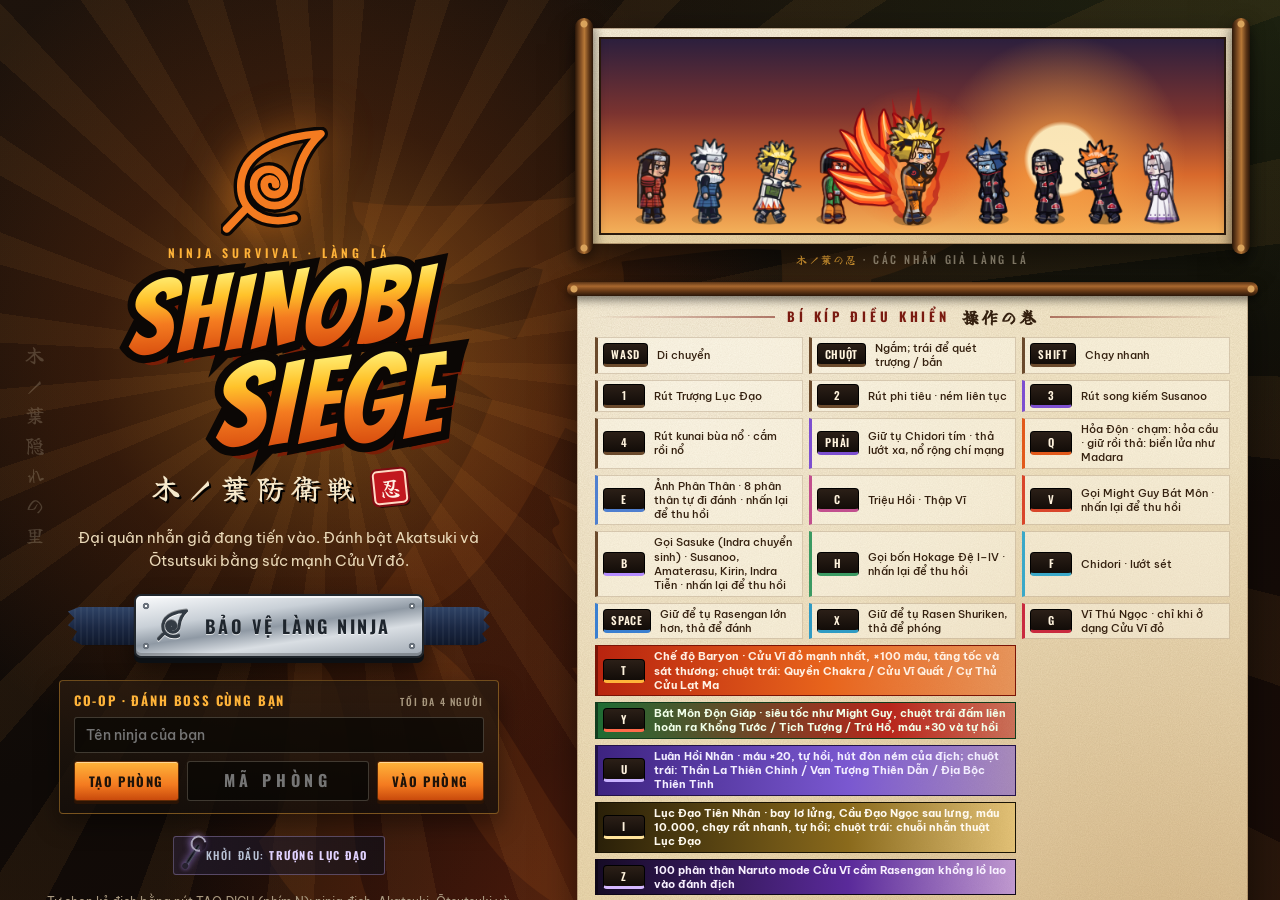
==== commit fc9d5565: "Add Edo Kage, new Kage, Uchiha, Pain paths, duel bosses and Z clones - Spawn panel: five new groups " ====
--- a/index.html
+++ b/index.html
@@ -92,6 +92,7 @@
               <div class="gates-control"><kbd>Y</kbd><span>Bát Môn Độn Giáp · siêu tốc như Might Guy, chuột trái đấm liên hoàn ra Khổng Tước / Tịch Tượng / Trú Hổ, máu ×30 và tự hồi</span></div>
               <div class="rinnegan-control"><kbd>U</kbd><span>Luân Hồi Nhãn · máu ×20, tự hồi, hút đòn ném của địch; chuột trái: Thần La Thiên Chinh / Vạn Tượng Thiên Dẫn / Địa Bộc Thiên Tinh</span></div>
               <div class="sixpaths-control"><kbd>I</kbd><span>Lục Đạo Tiên Nhân · bay lơ lửng, Cầu Đạo Ngọc sau lưng, máu 10.000, chạy rất nhanh, tự hồi; chuột trái: chuỗi nhẫn thuật Lục Đạo</span></div>
+              <div class="susanoo-control"><kbd>Z</kbd><span>100 phân thân Naruto mode Cửu Vĩ cầm Rasengan khổng lồ lao vào đánh địch</span></div>
               <div class="susanoo-control"><kbd>O</kbd><span>Susanoo như Sasuke · người khổng lồ chakra tím bao quanh, giảm 65% sát thương, máu ×40; chuột trái: chuỗi nhẫn thuật Susanoo</span></div>
               <div><kbd>N</kbd><span>Mở bảng tạo kẻ địch</span></div>
               <div><kbd>M</kbd><span>Bản đồ lớn</span></div>
@@ -229,6 +230,8 @@
             <span class="boss-faction faction-hokage">UẾ THỔ · HOKAGE <span class="boss-jp" lang="ja" aria-hidden="true">火影</span></span>
             <span class="boss-faction faction-legend">UẾ THỔ · HUYỀN THOẠI <span class="boss-jp" lang="ja" aria-hidden="true">伝説</span></span>
             <span class="boss-faction faction-war">ĐẠI CHIẾN NHẪN GIẢ <span class="boss-jp" lang="ja" aria-hidden="true">忍界大戦</span></span>
+            <span class="boss-faction faction-uchiha">GIA TỘC UCHIHA <span class="boss-jp" lang="ja" aria-hidden="true">うちは一族</span></span>
+            <span class="boss-faction faction-duel">ĐỐI THỦ · NHẪN GIẢ <span class="boss-jp" lang="ja" aria-hidden="true">好敵手</span></span>
             <span class="boss-faction faction-rival">KẺ THÙ TRUYỀN KIẾP <span class="boss-jp" lang="ja" aria-hidden="true">宿敵</span></span>
             <span class="boss-faction faction-beast">VĨ THÚ <span class="boss-jp" lang="ja" aria-hidden="true">尾獣</span></span>
             <strong id="bossName">BOSS</strong>
@@ -249,6 +252,7 @@
         <div id="skillF" class="skill skill-lightning"><kbd>F</kbd><span class="jutsu-mark" lang="ja" aria-hidden="true">千鳥</span><span class="skill-copy"><strong>CHIDORI</strong><small>Lôi kích</small></span></div>
         <div id="skillSpace" class="skill skill-vortex skill-charge"><kbd>SPACE</kbd><span class="jutsu-mark jm-3" lang="ja" aria-hidden="true">螺旋丸</span><span class="skill-copy"><strong>RASENGAN</strong><small>Giữ tụ · thả đánh</small></span></div>
         <div id="skillX" class="skill skill-shuriken skill-charge"><kbd>X</kbd><span class="jutsu-mark jm-5" lang="ja" aria-hidden="true"><span>螺旋</span><span>手裏剣</span></span><span class="skill-copy"><strong>RASEN SHURIKEN</strong><small>Giữ tụ · thả phóng</small></span></div>
+        <div id="skillZ" class="skill skill-kurama"><kbd>Z</kbd><span class="jutsu-mark jm-3" lang="ja" aria-hidden="true">百分身</span><span class="skill-copy"><strong>100 PHÂN THÂN</strong><small>Cửu Vĩ · Rasengan khổng lồ</small></span></div>
         <div id="skillG" class="skill skill-beast skill-charge"><kbd>G</kbd><span class="jutsu-mark jm-3" lang="ja" aria-hidden="true">尾獣玉</span><span class="skill-copy"><strong>VĨ THÚ NGỌC</strong><small>Cửu Vĩ đỏ · giữ tụ · thả bắn</small></span></div>
       </div>
 
@@ -292,6 +296,7 @@
   <script src="six-paths-mode.js"></script>
   <script src="sasuke-indra.js"></script>
   <script src="susanoo-mode.js"></script>
+  <script src="kurama-clones.js"></script>
   <script src="akatsuki-bosses.js"></script>
   <script src="otsutsuki-bosses.js"></script>
   <script src="tailed-beasts.js"></script>
@@ -306,6 +311,12 @@
   <script src="zetsu-boss.js"></script>
   <script src="danzo-boss.js"></script>
   <script src="ten-tails-boss.js"></script>
+  <script src="edo-kage-bosses.js"></script>
+  <script src="edo-mizukage-bosses.js"></script>
+  <script src="new-kage-bosses.js"></script>
+  <script src="uchiha-bosses.js"></script>
+  <script src="pain-paths-bosses.js"></script>
+  <script src="duel-bosses.js"></script>
   <script src="coop.js"></script>
   <script src="postfx.js"></script>
   <script src="game.js"></script>
--- a/styles.css
+++ b/styles.css
@@ -1324,10 +1324,10 @@
   width: min(1000px, calc(100vw - 2 * (var(--mm-box) + var(--edge) + 18px)));
   transform: translateX(-50%);
   display: grid;
-  grid-template-columns: repeat(9, minmax(0, 1fr));
+  grid-template-columns: repeat(10, minmax(0, 1fr));
   gap: 7px;
 }
-#skillBar.nine-tails-active { grid-template-columns: repeat(10, minmax(0, 1fr)); }
+#skillBar.nine-tails-active { grid-template-columns: repeat(11, minmax(0, 1fr)); }
 
 .skill {
   --tone: #80e7ff;
@@ -1447,6 +1447,7 @@
 .skill-guy { --tone: #ff7150; --wash: rgba(255, 72, 50, .26); }
 .skill-hokage { --tone: #83d6a4; --wash: rgba(75, 168, 144, .24); }
 .skill-indra { --tone: #b58cff; --wash: rgba(120, 70, 230, .26); }
+.skill-kurama { --tone: #ff9a2a; --wash: rgba(255, 120, 20, .26); }
 .skill-lightning { --tone: #b0f6ff; --wash: rgba(87, 222, 255, .22); }
 .skill-vortex { --tone: #84bfff; --wash: rgba(69, 139, 255, .24); }
 .skill-beast { --tone: #c685ff; --wash: rgba(150, 60, 255, .26); }
@@ -1718,7 +1719,7 @@
 /* skill bar collapses to two rows */
 @media (max-width: 860px) {
   #skillBar { grid-template-columns: repeat(5, minmax(0, 1fr)); row-gap: 14px; }
-  #skillBar.nine-tails-active { grid-template-columns: repeat(5, minmax(0, 1fr)); }
+  #skillBar.nine-tails-active { grid-template-columns: repeat(6, minmax(0, 1fr)); }
   .skill { min-height: 72px; gap: 3px; padding: 8px 4px 7px; }
   .jutsu-mark { width: 36px; height: 36px; font-size: 13.5px; }
   .jutsu-mark.jm-3 { font-size: 10.5px; }
@@ -2057,9 +2058,11 @@
 .war-copy small { font-size: 12px; line-height: 1.35; color: #e8d6c0; }
 
 /* Sannin, Edo Tensei Hokage and legends: same frame, each with its own tone */
-.faction-sannin, .faction-hokage, .faction-legend, .faction-war, .faction-rival { display: none; }
+.faction-sannin, .faction-hokage, .faction-legend, .faction-war, .faction-rival, .faction-uchiha, .faction-duel { display: none; }
 #bossBar.sannin .faction-akatsuki, #bossBar.hokage .faction-akatsuki, #bossBar.legend .faction-akatsuki,
-#bossBar.war .faction-akatsuki, #bossBar.rival .faction-akatsuki { display: none; }
+#bossBar.war .faction-akatsuki, #bossBar.rival .faction-akatsuki, #bossBar.uchiha .faction-akatsuki, #bossBar.duel .faction-akatsuki { display: none; }
+#bossBar.uchiha .faction-uchiha { display: inline; color: #ff8a8a; }
+#bossBar.duel .faction-duel { display: inline; color: #9fe06a; }
 #bossBar.war .faction-war { display: inline; color: #ffd27a; }
 #bossBar.rival .faction-rival { display: inline; color: #d6b4ff; }
 #bossBar.sannin {
@@ -2094,6 +2097,18 @@
   outline-color: rgba(200, 160, 255, .8);
   box-shadow: 0 10px 26px rgba(0, 0, 0, .5), 0 0 20px rgba(160, 100, 255, .4);
 }
+#bossBar.uchiha {
+  background: radial-gradient(ellipse at 85% 20%, rgba(230, 40, 40, .3), transparent 60%), linear-gradient(180deg, #1e0a0a, #0b0404);
+  outline-color: rgba(255, 110, 110, .8);
+  box-shadow: 0 10px 26px rgba(0, 0, 0, .5), 0 0 20px rgba(230, 40, 40, .4);
+}
+#bossBar.uchiha #bossHealthBar { background: linear-gradient(180deg, #ffd8d8 0%, #e83a3a 45%, #6a0a0a 100%); box-shadow: 0 0 16px rgba(240, 60, 60, .7); }
+#bossBar.duel {
+  background: radial-gradient(ellipse at 85% 20%, rgba(120, 220, 90, .26), transparent 60%), linear-gradient(180deg, #0e1a0a, #050b04);
+  outline-color: rgba(160, 230, 120, .8);
+  box-shadow: 0 10px 26px rgba(0, 0, 0, .5), 0 0 20px rgba(110, 210, 80, .35);
+}
+#bossBar.duel #bossHealthBar { background: linear-gradient(180deg, #e8ffd8 0%, #6fd04a 45%, #1c5a10 100%); box-shadow: 0 0 16px rgba(110, 210, 80, .7); }
 #bossBar.rival #bossHealthBar { background: linear-gradient(180deg, #f0e2ff 0%, #a26aff 45%, #3a1a7a 100%); box-shadow: 0 0 16px rgba(160, 110, 255, .7); }
 
 /* Madara — the war's final enemy: indigo and ash with a 斑 seal */
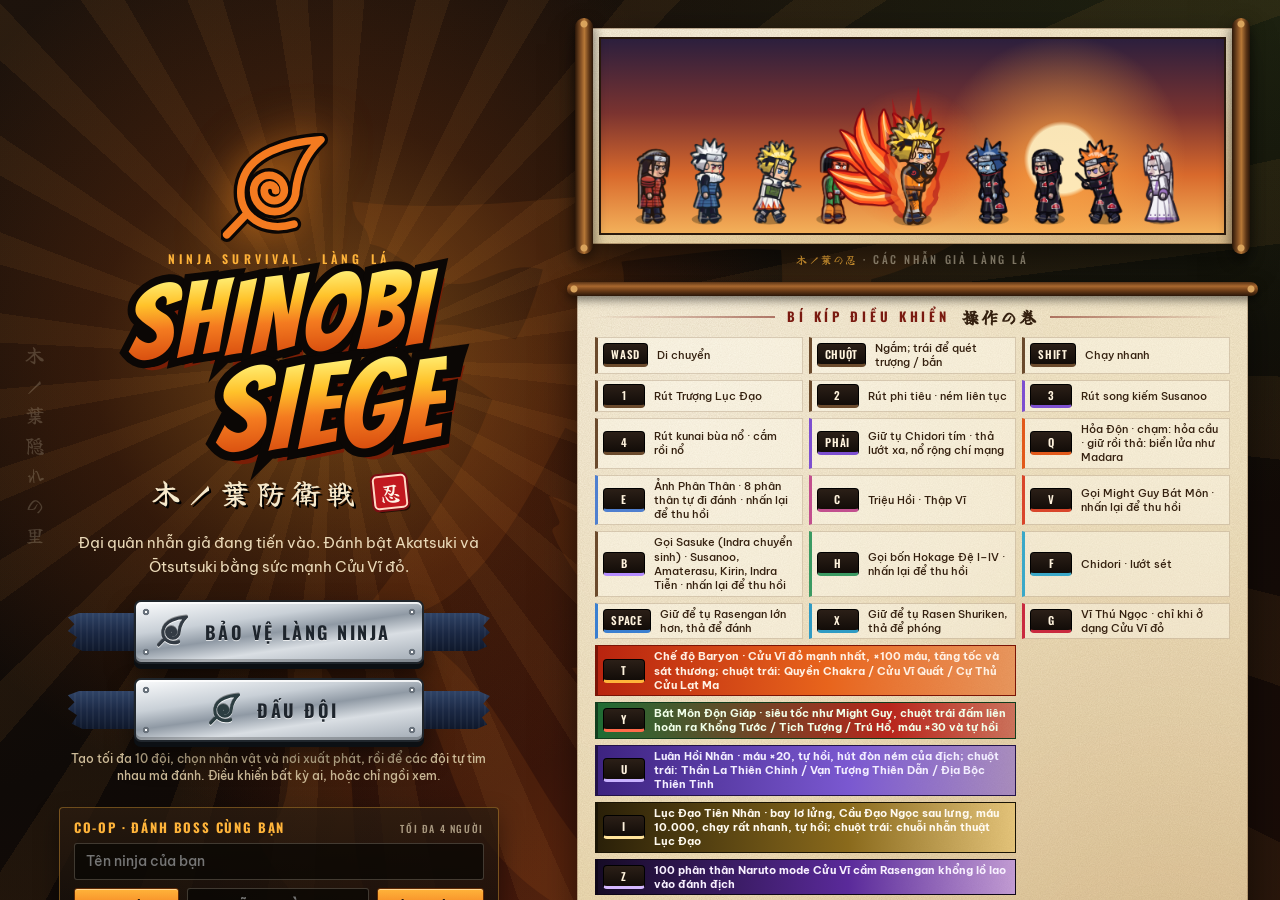
==== commit 33b4369f: "Add Đấu Đội team battle mode with spectating, faster units and dash - Title screen: new ĐẤU ĐỘI butt" ====
--- a/index.html
+++ b/index.html
@@ -45,6 +45,11 @@
             <span class="plate-leaf" aria-hidden="true"><svg viewBox="0 0 120 120"><use href="#konohaLeaf" /></svg></span>
             <span class="headband-label">BẢO VỆ LÀNG NINJA</span>
           </button>
+          <button id="teamButton" class="headband team-start" type="button">
+            <span class="plate-leaf" aria-hidden="true"><svg viewBox="0 0 120 120"><use href="#konohaLeaf" /></svg></span>
+            <span class="headband-label">ĐẤU ĐỘI</span>
+          </button>
+          <p class="team-start-note">Tạo tối đa 10 đội, chọn nhân vật và nơi xuất phát, rồi để các đội tự tìm nhau mà đánh. Điều khiển bất kỳ ai, hoặc chỉ ngồi xem.</p>
           <div class="coop-box" role="group" aria-label="Chơi co-op">
             <div class="coop-title"><span>CO-OP · ĐÁNH BOSS CÙNG BẠN</span><small>TỐI ĐA 4 NGƯỜI</small></div>
             <input id="coopName" class="coop-input" placeholder="Tên ninja của bạn" maxlength="16" autocomplete="off" />
@@ -94,11 +99,15 @@
               <div class="sixpaths-control"><kbd>I</kbd><span>Lục Đạo Tiên Nhân · bay lơ lửng, Cầu Đạo Ngọc sau lưng, máu 10.000, chạy rất nhanh, tự hồi; chuột trái: chuỗi nhẫn thuật Lục Đạo</span></div>
               <div class="susanoo-control"><kbd>Z</kbd><span>100 phân thân Naruto mode Cửu Vĩ cầm Rasengan khổng lồ lao vào đánh địch</span></div>
               <div class="susanoo-control"><kbd>O</kbd><span>Susanoo như Sasuke · người khổng lồ chakra tím bao quanh, giảm 65% sát thương, máu ×40; chuột trái: chuỗi nhẫn thuật Susanoo</span></div>
-              <div><kbd>N</kbd><span>Mở bảng tạo kẻ địch</span></div>
+              <div><kbd>N</kbd><span>Mở bảng tạo kẻ địch · Đấu Đội: thêm quân cho một đội</span></div>
+              <div class="team-control"><kbd>TAB</kbd><span>Đấu Đội: đổi nhân vật đang điều khiển (Shift+Tab lùi lại) · chuột phải vào nhân vật để nhập vai</span></div>
+              <div class="team-control"><kbd>1–8</kbd><span>Đấu Đội: khi điều khiển boss, vĩ thú hay ninja: WASD đi, chuột trái đánh thường, 1–8 tung chiêu thứ 1–8 về phía con trỏ</span></div>
+              <div class="team-control"><kbd>SHIFT</kbd><span>Đấu Đội: lướt (thuấn thân) theo hướng đi hoặc về phía con trỏ · Backspace: thả nhân vật, chuyển sang chỉ xem</span></div>
+              <div class="team-control"><kbd>F</kbd><span>Đấu Đội · chỉ xem: camera tự theo trận đánh lớn nhất · WASD / kéo chuột / bấm bản đồ nhỏ để di chuyển camera</span></div>
               <div><kbd>M</kbd><span>Bản đồ lớn</span></div>
               <div><kbd>P</kbd><span>Bật/tắt đồ hoạ WebGL: phát sáng, sóng xung kích, tách màu</span></div>
               <div><kbd>ESC</kbd><span>Tạm dừng</span></div>
-              <div><kbd>R</kbd><span>Chơi lại</span></div>
+              <div><kbd>R</kbd><span>Chơi lại · Đấu Đội: về màn hình chính</span></div>
             </div>
           </section>
         </div>
@@ -150,6 +159,18 @@
       </div>
     </section>
 
+    <section id="teamScreen" class="panel team-panel" role="dialog" aria-modal="true" aria-labelledby="teamTitle">
+      <div id="teamSetup" class="team-card"></div>
+    </section>
+
+    <section id="teamAddScreen" class="panel team-panel" role="dialog" aria-modal="true" aria-labelledby="teamAddTitle">
+      <div id="teamAdd" class="team-card"></div>
+    </section>
+
+    <section id="teamResultScreen" class="panel" role="dialog" aria-modal="true" aria-labelledby="teamResultTitle">
+      <div id="teamResult" class="hanging-scroll team-result"></div>
+    </section>
+
     <section id="pauseScreen" class="panel">
       <div class="hanging-scroll">
         <div class="eyebrow">TẠM DỪNG</div>
@@ -162,6 +183,7 @@
         <p class="pause-hint"><kbd>ESC</kbd> để quay lại game</p>
         <p id="pauseCoopNote" class="pause-hint" hidden>Đang chơi co-op: trận đấu vẫn tiếp diễn khi bạn mở menu.</p>
         <button id="pauseLeave" class="coop-btn" type="button" hidden>RỜI PHÒNG CO-OP</button>
+        <button id="pauseTeamTitle" class="coop-btn" type="button" hidden>ĐẤU ĐỘI · VỀ MÀN HÌNH CHÍNH</button>
       </div>
     </section>
 
@@ -255,6 +277,9 @@
         <div id="skillZ" class="skill skill-kurama"><kbd>Z</kbd><span class="jutsu-mark jm-3" lang="ja" aria-hidden="true">百分身</span><span class="skill-copy"><strong>100 PHÂN THÂN</strong><small>Cửu Vĩ · Rasengan khổng lồ</small></span></div>
         <div id="skillG" class="skill skill-beast skill-charge"><kbd>G</kbd><span class="jutsu-mark jm-3" lang="ja" aria-hidden="true">尾獣玉</span><span class="skill-copy"><strong>VĨ THÚ NGỌC</strong><small>Cửu Vĩ đỏ · giữ tụ · thả bắn</small></span></div>
       </div>
+
+      <div id="teamBoard" aria-label="Các đội" hidden></div>
+      <div id="moveBar" role="group" aria-label="Chiêu của nhân vật đang điều khiển" hidden></div>
 
       <div class="minimap-seal">
         <canvas id="minimap" width="180" height="180" aria-label="Bản đồ nhỏ"></canvas>
@@ -317,6 +342,8 @@
   <script src="uchiha-bosses.js"></script>
   <script src="pain-paths-bosses.js"></script>
   <script src="duel-bosses.js"></script>
+  <script src="naruto-unit.js"></script>
+  <script src="team-mode.js"></script>
   <script src="coop.js"></script>
   <script src="postfx.js"></script>
   <script src="game.js"></script>
--- a/styles.css
+++ b/styles.css
@@ -2206,3 +2206,254 @@
 .controls-grid .susanoo-control kbd { border-bottom-color: #d4b8ff; }
 @media (min-width: 1700px) { #susanooStatus { font-size: 12px; } }
 @media (max-width: 440px) { #susanooStatus { font-size: 9px; letter-spacing: .02em; padding: 4px 7px 4px 36px; } #susanooStatus::before { font-size: 9px; } }
+
+/* =========================================================================
+   ĐẤU ĐỘI — team battle: title button, setup / add / result screens, HUD board, move bar
+   ========================================================================= */
+
+.team-start { margin-top: 14px; }
+.team-start .plate-leaf { filter: hue-rotate(-28deg) saturate(1.3); }
+.team-start-note { max-width: 420px; margin: 8px 0 0; color: #cdbb98; font: 500 12px/1.45 var(--font-body); }
+
+.team-panel { z-index: 26; padding: 20px; }
+.team-card {
+  display: grid;
+  grid-template-rows: auto auto minmax(0, 1fr) auto;
+  width: min(1280px, calc(100vw - 32px));
+  height: min(860px, calc(100vh - 40px));
+  text-align: left;
+  color: var(--cream);
+  background: linear-gradient(180deg, #2a1d14, #17110c);
+  border: 1px solid rgba(255, 180, 58, .45);
+  border-radius: 6px;
+  box-shadow: 0 24px 60px rgba(0, 0, 0, .65);
+}
+.team-head { display: flex; justify-content: space-between; align-items: flex-start; padding: 14px 20px 8px; border-bottom: 1px solid rgba(255, 180, 58, .2); }
+.team-title { margin: 4px 0 0; font: 400 clamp(28px, 4vw, 42px)/1 var(--font-display); letter-spacing: .05em; color: var(--orange-hi); }
+.team-toolbar { display: flex; flex-wrap: wrap; align-items: center; gap: 8px 12px; padding: 10px 20px; border-bottom: 1px solid rgba(255, 180, 58, .14); }
+.team-label { color: var(--orange-hi); font: 700 12px/1 var(--font-head); letter-spacing: .18em; }
+.team-note { flex: 1 1 320px; color: #cdbb98; font: 500 12px/1.4 var(--font-body); }
+.team-stepper { display: inline-flex; align-items: center; gap: 4px; }
+.team-stepper button {
+  min-width: 32px; height: 30px;
+  color: var(--cream); background: rgba(255, 255, 255, .08);
+  border: 1px solid rgba(246, 233, 204, .25); border-radius: 3px;
+  font: 700 16px/1 var(--font-head); cursor: pointer;
+}
+.team-stepper button:hover { background: rgba(255, 180, 58, .25); }
+.team-count-out { min-width: 32px; text-align: center; font: 400 26px/1 var(--font-display); color: var(--cream); }
+
+.team-body { display: grid; grid-template-columns: minmax(300px, 430px) minmax(0, 1fr); min-height: 0; }
+.team-side { display: flex; flex-direction: column; gap: 10px; min-height: 0; overflow-y: auto; padding: 12px 14px 14px 20px; border-right: 1px solid rgba(255, 180, 58, .14); }
+.team-map-box { display: grid; gap: 6px; }
+.team-map { display: block; width: 100%; border: 2px solid #c9a26a; border-radius: 4px; background: #1d2a1a; cursor: crosshair; touch-action: manipulation; }
+.team-map-hint { margin: 0; color: #d8c8a8; font: 500 12px/1.35 var(--font-body); }
+.team-presets { display: flex; flex-wrap: wrap; align-items: center; gap: 6px; }
+.team-presets .coop-btn, .team-add-bar .coop-btn { padding: 6px 10px; font-size: 11px; }
+.team-add-bar .coop-btn.on { color: #1e1209; background: linear-gradient(180deg, #ffd27a, #f08a2a); border-color: #ffd27a; }
+
+.team-list { display: grid; gap: 7px; }
+.team-row {
+  --team: #fff;
+  display: grid; gap: 6px;
+  padding: 7px 8px 8px;
+  background: rgba(255, 255, 255, .035);
+  border: 1px solid rgba(246, 233, 204, .12);
+  border-left: 5px solid var(--team);
+  border-radius: 4px;
+  cursor: pointer;
+}
+.team-row:hover { background: rgba(255, 255, 255, .06); }
+.team-row.selected { background: rgba(255, 180, 58, .1); border-color: var(--team); box-shadow: 0 0 0 1px var(--team), 0 0 14px rgba(0, 0, 0, .4); }
+.team-row:focus-visible { outline: 2px solid var(--orange-hi); outline-offset: 2px; }
+.team-row-head { display: flex; align-items: center; gap: 8px; }
+.team-badge { flex: none; display: grid; place-items: center; width: 24px; height: 24px; border-radius: 50%; color: #120d0a; background: var(--team); font: 700 13px/1 var(--font-head); }
+.team-name {
+  flex: 1 1 auto; min-width: 0; height: 28px; padding: 0 8px;
+  color: var(--team); background: rgba(0, 0, 0, .35);
+  border: 1px solid rgba(246, 233, 204, .18); border-radius: 3px;
+  font: 700 14px/1 var(--font-head); letter-spacing: .08em; text-transform: uppercase;
+}
+.team-name:focus { outline: 2px solid var(--team); outline-offset: 1px; }
+.team-row-count { flex: none; color: #d8c8a8; font: 600 12px/1 var(--font-head); letter-spacing: .06em; }
+.team-members { display: flex; flex-wrap: wrap; gap: 4px; }
+.team-empty { color: rgba(246, 233, 204, .5); font: 500 12px/1.3 var(--font-body); }
+.team-chip {
+  display: inline-flex; align-items: center; gap: 5px; max-width: 100%;
+  padding: 2px 7px 2px 2px;
+  color: var(--cream); background: rgba(0, 0, 0, .3);
+  border: 1px solid rgba(246, 233, 204, .2); border-radius: 16px;
+  font: 600 11px/1 var(--font-head); letter-spacing: .03em; cursor: pointer;
+}
+.team-chip:hover { border-color: #ff8a7a; background: rgba(200, 40, 40, .25); }
+.team-chip-thumb { width: 26px; height: 26px; border-radius: 50%; background: rgba(255, 255, 255, .08); }
+.team-chip-name { overflow: hidden; text-overflow: ellipsis; white-space: nowrap; max-width: 120px; }
+.team-chip-x { color: #ff9a8a; font-size: 10px; }
+
+.team-catalog { display: grid; grid-template-rows: auto minmax(0, 1fr); min-height: 0; }
+.team-cat-title { padding: 10px 20px 6px; color: #d8c8a8; font: 700 12px/1.2 var(--font-head); letter-spacing: .16em; }
+.team-cat-title strong { letter-spacing: .1em; }
+.team-cat-scroll { overflow-y: auto; padding: 0 20px 14px; }
+.team-cat-group h3 { margin: 12px 0 6px; color: var(--orange-hi); font: 700 12px/1.2 var(--font-head); letter-spacing: .2em; }
+.team-cat-grid { display: grid; grid-template-columns: repeat(auto-fill, minmax(150px, 1fr)); gap: 6px; }
+.team-cat-item {
+  --tone: #e8c070;
+  display: flex; align-items: center; gap: 8px; min-width: 0;
+  padding: 5px 8px 5px 5px;
+  color: var(--cream); text-align: left;
+  background: rgba(255, 255, 255, .04);
+  border: 1px solid rgba(246, 233, 204, .12); border-left: 4px solid var(--tone); border-radius: 4px;
+  cursor: pointer;
+}
+.team-cat-item:hover, .team-cat-item:focus-visible { background: rgba(255, 180, 58, .16); border-color: rgba(255, 180, 58, .55); border-left-color: var(--tone); outline: none; }
+.team-thumb { flex: none; width: 40px; height: 40px; border-radius: 50%; background: radial-gradient(circle at 50% 40%, rgba(255, 255, 255, .18), rgba(0, 0, 0, .3)); }
+.team-cat-name { overflow: hidden; text-overflow: ellipsis; white-space: nowrap; font: 700 12px/1.2 var(--font-head); letter-spacing: .03em; }
+.flash { animation: team-flash .45s ease-out; }
+@keyframes team-flash { from { box-shadow: 0 0 0 2px #ffd27a, 0 0 16px rgba(255, 190, 80, .8); } to { box-shadow: 0 0 0 0 transparent; } }
+.team-foot { gap: 8px 10px; }
+.spawn-total.warn { color: #ff9a7a; }
+.team-go { min-width: 150px; font-size: 15px; }
+
+.team-add-teams { display: flex; flex-wrap: wrap; gap: 4px; }
+.team-pick {
+  --team: #fff;
+  padding: 5px 10px;
+  color: var(--team); background: rgba(0, 0, 0, .35);
+  border: 1px solid rgba(246, 233, 204, .2); border-bottom: 3px solid var(--team); border-radius: 3px;
+  font: 700 12px/1 var(--font-head); letter-spacing: .08em; cursor: pointer;
+}
+.team-pick.selected { color: #120d0a; background: var(--team); }
+
+/* Result screen (a hanging scroll, like the pause menu) */
+#teamResultScreen { z-index: 26; }
+.team-result { gap: 6px; min-width: min(460px, calc(100vw - 40px)); }
+.team-result-title { margin: 4px 0 10px; font: 400 clamp(30px, 5vw, 48px)/1.05 var(--font-display); letter-spacing: .04em; -webkit-text-stroke: 1px #2a1608; }
+.team-result-table { display: grid; grid-template-columns: minmax(0, 1fr) auto auto; gap: 4px 18px; width: 100%; margin: 0 0 16px; color: var(--paper-ink); font: 600 14px/1.3 var(--font-head); text-align: right; }
+.team-result-table .th { color: #8e1b14; font-size: 11px; letter-spacing: .2em; }
+.team-result-table > :nth-child(3n + 1) { text-align: left; }
+.team-result-name { padding-left: 10px; border-left: 6px solid var(--team); letter-spacing: .06em; }
+.team-result-actions { display: flex; flex-wrap: wrap; justify-content: center; gap: 8px; margin-top: 12px; }
+.team-result .headband { min-width: 240px; }
+
+/* In-match scoreboard: one row per team, a portrait per unit (click to take control) */
+#teamBoard {
+  position: absolute;
+  top: calc(var(--edge) + 136px);
+  right: var(--edge);
+  width: 272px;
+  max-height: calc(100vh - var(--edge) * 3 - 136px - var(--mm-box) - 10px);
+  overflow-y: auto;
+  display: grid; gap: 5px; align-content: start;
+  pointer-events: auto;
+  scrollbar-width: thin;
+}
+#teamBoard[hidden] { display: none; }
+.tb-toggle {
+  justify-self: end; padding: 3px 8px;
+  color: var(--cream); background: rgba(10, 7, 5, .78);
+  border: 1px solid rgba(246, 233, 204, .25); border-radius: 3px;
+  font: 700 11px/1 var(--font-head); letter-spacing: .14em; cursor: pointer;
+}
+.tb-team { --team: #fff; padding: 4px 6px 5px; background: rgba(10, 7, 5, .8); border-left: 4px solid var(--team); border-radius: 3px; }
+.tb-team.out { opacity: .45; }
+.tb-head { display: flex; justify-content: space-between; gap: 6px; font: 700 12px/1.2 var(--font-head); letter-spacing: .06em; text-shadow: 1px 1px 2px #000; }
+.tb-name { overflow: hidden; color: var(--team); text-overflow: ellipsis; white-space: nowrap; }
+.tb-stat { flex: none; color: #e8dcc4; font-weight: 500; font-size: 11px; }
+.tb-units { display: flex; flex-wrap: wrap; gap: 3px; margin-top: 4px; }
+#teamBoard.collapsed .tb-units { display: none; }
+.tb-unit { position: relative; display: grid; gap: 2px; width: 28px; padding: 1px; background: rgba(255, 255, 255, .06); border: 1px solid transparent; border-radius: 3px; cursor: pointer; }
+.tb-unit:hover { border-color: var(--team); }
+.tb-unit.ctrl { border-color: #fff; box-shadow: 0 0 0 1px var(--team), 0 0 8px var(--team); }
+.tb-unit.dead { filter: grayscale(1); opacity: .35; cursor: default; }
+.tb-thumb { width: 24px; height: 24px; border-radius: 50%; }
+.tb-hp { display: block; height: 3px; background: rgba(255, 255, 255, .15); }
+.tb-hp i { display: block; height: 100%; background: var(--team); }
+.tb-more { align-self: center; color: #d8c8a8; font: 600 11px/1 var(--font-head); }
+
+/* Move bar of the unit you drive (replaces Naruto's skill bar) */
+#moveBar {
+  --team: #fff;
+  position: absolute;
+  left: 50%;
+  bottom: var(--edge);
+  width: min(1000px, calc(100vw - 2 * (var(--mm-box) + var(--edge) + 18px)));
+  transform: translateX(-50%);
+  display: grid;
+  grid-auto-flow: column;
+  grid-auto-columns: minmax(0, 150px);
+  justify-content: center;
+  gap: 7px;
+}
+#moveBar[hidden] { display: none; }
+.mv-slot {
+  --cd: 0;
+  position: relative; isolation: isolate; overflow: hidden;
+  min-width: 0; min-height: 64px;
+  display: flex; flex-direction: column; align-items: center; justify-content: center; gap: 4px;
+  padding: 14px 5px 8px;
+  border: 1px solid rgba(255, 255, 255, .12); border-top: 3px solid var(--team); border-radius: 4px 4px 6px 6px;
+  background: radial-gradient(ellipse at 50% 30%, rgba(255, 255, 255, .08), transparent 66%), linear-gradient(180deg, rgba(26, 19, 15, .94), rgba(9, 7, 6, .94));
+  box-shadow: 0 8px 18px rgba(0, 0, 0, .45);
+  text-align: center; text-shadow: 1px 1px 2px #000;
+}
+.mv-slot::after { content: ''; position: absolute; inset: auto 0 0 0; z-index: -1; height: calc(var(--cd) * 100%); background: rgba(0, 0, 0, .62); }
+.mv-slot kbd { position: absolute; top: 3px; left: 50%; transform: translateX(-50%); padding: 1px 6px; font-size: 10px; border-bottom-color: var(--team); }
+.mv-slot strong { overflow: hidden; display: -webkit-box; -webkit-line-clamp: 2; -webkit-box-orient: vertical; color: #fff4e2; font: 700 11px/1.15 var(--font-head); letter-spacing: .03em; }
+.mv-slot.cooling strong { color: #a89a86; }
+.mv-left { position: absolute; right: 5px; bottom: 3px; color: #ffd27a; font: 400 18px/1 var(--font-display); }
+.mv-basic { border-top-color: #e8dcc4; }
+.mv-basic kbd { font-size: 8px; }
+.mv-ult { border-top-color: #ffd27a; box-shadow: 0 8px 18px rgba(0, 0, 0, .45), inset 0 0 14px rgba(255, 190, 80, .18); }
+#moveBar.busy .mv-slot:not(.mv-basic) strong { opacity: .7; }
+
+/* While driving a unit Naruto's own bar and mode chips step aside */
+#hud.team-unit #skillBar,
+#hud.team-unit #nineTailsStatus, #hud.team-unit #gatesStatus, #hud.team-unit #rinneganStatus,
+#hud.team-unit #sixPathsStatus, #hud.team-unit #susanooStatus { display: none; }
+#hud.team-mode #bossBar { display: none; }
+.controls-grid .team-control { --tone: #3fa2ff; grid-column: span 2; }
+
+@media (max-width: 1240px) {
+  #moveBar { left: var(--edge); transform: none; width: calc(100vw - var(--edge) * 2 - var(--mm-box) - 18px); }
+}
+@media (max-width: 860px) {
+  .team-panel { padding: 10px; }
+  .team-card { display: block; height: auto; max-height: none; width: calc(100vw - 20px); }
+  .team-body { display: block; }
+  .team-side, .team-catalog { display: block; min-height: auto; }
+  .team-side > * + * { margin-top: 10px; }
+  .team-side { overflow: visible; border-right: 0; padding: 12px 14px; }
+  .team-foot { position: sticky; bottom: 0; z-index: 2; background: #17110c; }
+  .team-cat-scroll { overflow: visible; padding: 0 14px 14px; }
+  .team-cat-title { padding: 10px 14px 6px; }
+  .team-cat-grid { grid-template-columns: repeat(auto-fill, minmax(132px, 1fr)); }
+  #moveBar { grid-auto-flow: row; grid-template-columns: repeat(5, minmax(0, 1fr)); row-gap: 12px; }
+  .mv-slot { min-height: 54px; }
+  #teamBoard { width: 220px; }
+}
+@media (max-width: 600px) {
+  #moveBar { bottom: calc(var(--edge) + var(--mm-box) + 18px); width: calc(100vw - var(--edge) * 2); }
+  #teamBoard { top: auto; bottom: calc(var(--edge) + var(--mm-box) + 160px); width: 180px; max-height: 30vh; }
+  .team-head, .team-toolbar { padding-left: 14px; padding-right: 14px; }
+}
+.team-result .spawn-ghost { color: var(--paper-ink); background: rgba(52, 32, 15, .06); border-color: rgba(52, 32, 15, .45); }
+#pauseTeamTitle { margin-top: 10px; }
+
+/* Đấu Đội: play / watch choice, spectator HUD, dash slot */
+.team-modes { display: inline-flex; border: 1px solid rgba(246, 233, 204, .3); border-radius: 4px; overflow: hidden; }
+.team-mode-btn {
+  padding: 7px 12px;
+  color: var(--cream); background: rgba(0, 0, 0, .3);
+  border: 0; border-right: 1px solid rgba(246, 233, 204, .2);
+  font: 700 12px/1 var(--font-head); letter-spacing: .1em; cursor: pointer;
+}
+.team-mode-btn:last-child { border-right: 0; }
+.team-mode-btn:hover { background: rgba(255, 180, 58, .18); }
+.team-mode-btn.on { color: #1e1209; background: linear-gradient(180deg, #ffd27a, #f08a2a); }
+.team-mode-btn:focus-visible { outline: 2px solid var(--orange-hi); outline-offset: -2px; }
+#hud.team-watch #skillBar,
+#hud.team-watch #nineTailsStatus, #hud.team-watch #gatesStatus, #hud.team-watch #rinneganStatus,
+#hud.team-watch #sixPathsStatus, #hud.team-watch #susanooStatus, #hud.team-watch .bar.armor { display: none; }
+#hud.team-watch .minimap-seal { pointer-events: auto; cursor: pointer; }
+.mv-dash { border-top-color: #9fe0ff; }
+.mv-dash kbd { font-size: 8px; }
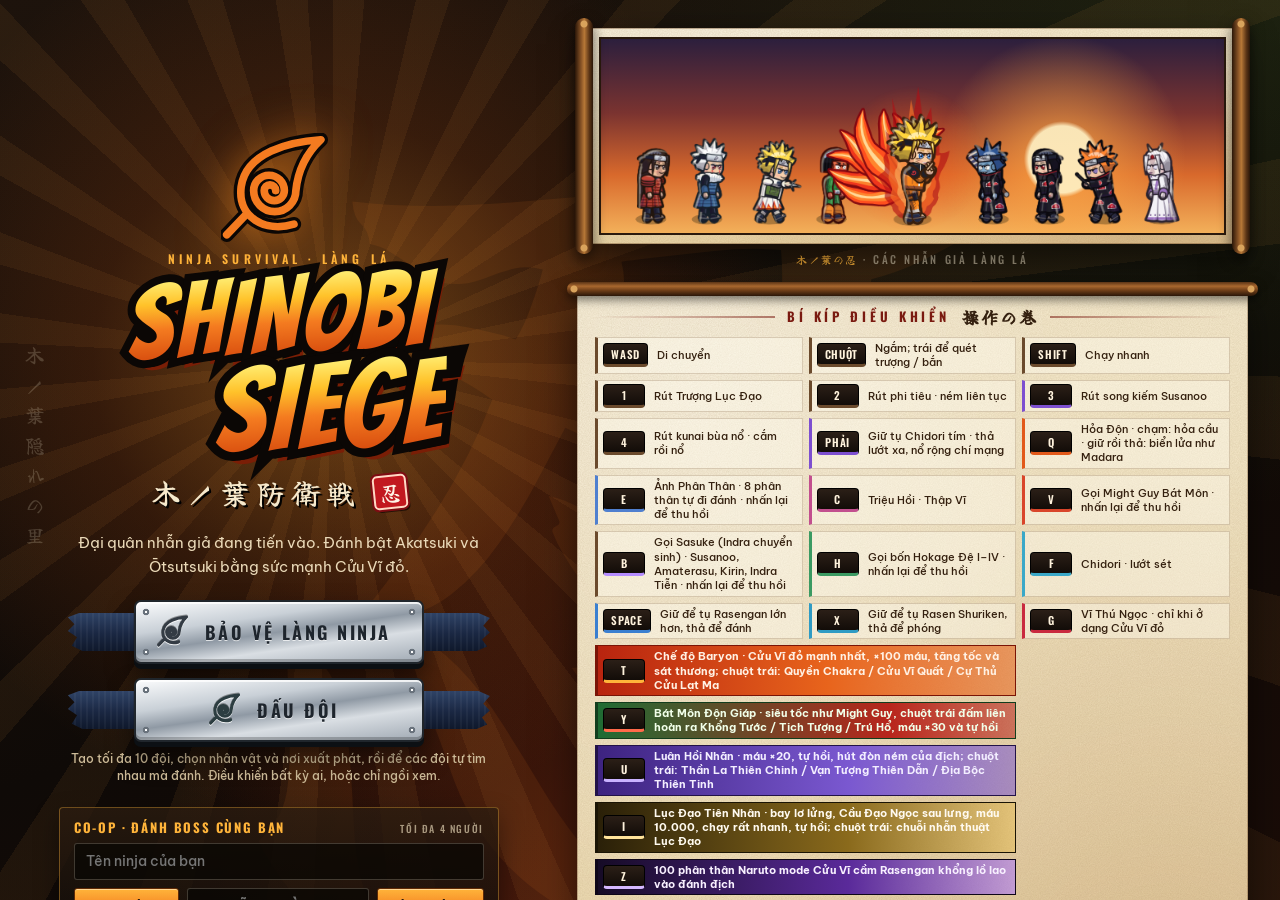
==== commit d62aa8da: "Add 44 new characters in 11 factions: Kurama, Konoha rookies, Jonin, Suna/Kiri, Sound Four, Taka, Ji" ====
--- a/index.html
+++ b/index.html
@@ -254,6 +254,7 @@
             <span class="boss-faction faction-war">ĐẠI CHIẾN NHẪN GIẢ <span class="boss-jp" lang="ja" aria-hidden="true">忍界大戦</span></span>
             <span class="boss-faction faction-uchiha">GIA TỘC UCHIHA <span class="boss-jp" lang="ja" aria-hidden="true">うちは一族</span></span>
             <span class="boss-faction faction-duel">ĐỐI THỦ · NHẪN GIẢ <span class="boss-jp" lang="ja" aria-hidden="true">好敵手</span></span>
+            <span class="boss-faction faction-konoha">LÀNG LÁ · KONOHA <span class="boss-jp" lang="ja" aria-hidden="true">木ノ葉</span></span>
             <span class="boss-faction faction-rival">KẺ THÙ TRUYỀN KIẾP <span class="boss-jp" lang="ja" aria-hidden="true">宿敵</span></span>
             <span class="boss-faction faction-beast">VĨ THÚ <span class="boss-jp" lang="ja" aria-hidden="true">尾獣</span></span>
             <strong id="bossName">BOSS</strong>
@@ -342,6 +343,17 @@
   <script src="uchiha-bosses.js"></script>
   <script src="pain-paths-bosses.js"></script>
   <script src="duel-bosses.js"></script>
+  <script src="kyubi-boss.js"></script>
+  <script src="konoha-rookie-bosses.js"></script>
+  <script src="konoha-eleven-bosses.js"></script>
+  <script src="konoha-jonin-bosses.js"></script>
+  <script src="suna-kiri-bosses.js"></script>
+  <script src="sound-bosses.js"></script>
+  <script src="taka-bosses.js"></script>
+  <script src="sage-bosses.js"></script>
+  <script src="jinchuriki-bosses.js"></script>
+  <script src="boruto-bosses.js"></script>
+  <script src="kara-bosses.js"></script>
   <script src="naruto-unit.js"></script>
   <script src="team-mode.js"></script>
   <script src="coop.js"></script>
--- a/styles.css
+++ b/styles.css
@@ -2058,9 +2058,10 @@
 .war-copy small { font-size: 12px; line-height: 1.35; color: #e8d6c0; }
 
 /* Sannin, Edo Tensei Hokage and legends: same frame, each with its own tone */
-.faction-sannin, .faction-hokage, .faction-legend, .faction-war, .faction-rival, .faction-uchiha, .faction-duel { display: none; }
+.faction-sannin, .faction-hokage, .faction-legend, .faction-war, .faction-rival, .faction-uchiha, .faction-duel, .faction-konoha { display: none; }
 #bossBar.sannin .faction-akatsuki, #bossBar.hokage .faction-akatsuki, #bossBar.legend .faction-akatsuki,
-#bossBar.war .faction-akatsuki, #bossBar.rival .faction-akatsuki, #bossBar.uchiha .faction-akatsuki, #bossBar.duel .faction-akatsuki { display: none; }
+#bossBar.war .faction-akatsuki, #bossBar.rival .faction-akatsuki, #bossBar.uchiha .faction-akatsuki, #bossBar.duel .faction-akatsuki, #bossBar.konoha .faction-akatsuki { display: none; }
+#bossBar.konoha .faction-konoha { display: inline; color: #ffc07a; }
 #bossBar.uchiha .faction-uchiha { display: inline; color: #ff8a8a; }
 #bossBar.duel .faction-duel { display: inline; color: #9fe06a; }
 #bossBar.war .faction-war { display: inline; color: #ffd27a; }
@@ -2108,6 +2109,12 @@
   outline-color: rgba(160, 230, 120, .8);
   box-shadow: 0 10px 26px rgba(0, 0, 0, .5), 0 0 20px rgba(110, 210, 80, .35);
 }
+#bossBar.konoha {
+  background: radial-gradient(ellipse at 85% 20%, rgba(255, 160, 60, .26), transparent 60%), radial-gradient(ellipse at 10% 80%, rgba(110, 200, 90, .2), transparent 55%), linear-gradient(180deg, #17140a, #070904);
+  outline-color: rgba(255, 190, 110, .8);
+  box-shadow: 0 10px 26px rgba(0, 0, 0, .5), 0 0 20px rgba(255, 160, 60, .35);
+}
+#bossBar.konoha #bossHealthBar { background: linear-gradient(180deg, #fff0d8 0%, #ff9a3a 45%, #6a3a0c 100%); box-shadow: 0 0 16px rgba(255, 160, 60, .7); }
 #bossBar.duel #bossHealthBar { background: linear-gradient(180deg, #e8ffd8 0%, #6fd04a 45%, #1c5a10 100%); box-shadow: 0 0 16px rgba(110, 210, 80, .7); }
 #bossBar.rival #bossHealthBar { background: linear-gradient(180deg, #f0e2ff 0%, #a26aff 45%, #3a1a7a 100%); box-shadow: 0 0 16px rgba(160, 110, 255, .7); }
 
@@ -2457,3 +2464,6 @@
 #hud.team-watch .minimap-seal { pointer-events: auto; cursor: pointer; }
 .mv-dash { border-top-color: #9fe0ff; }
 .mv-dash kbd { font-size: 8px; }
+
+/* Đấu Đội: shadow clones (E) are off */
+.skill.locked { opacity: .35; filter: grayscale(1); }
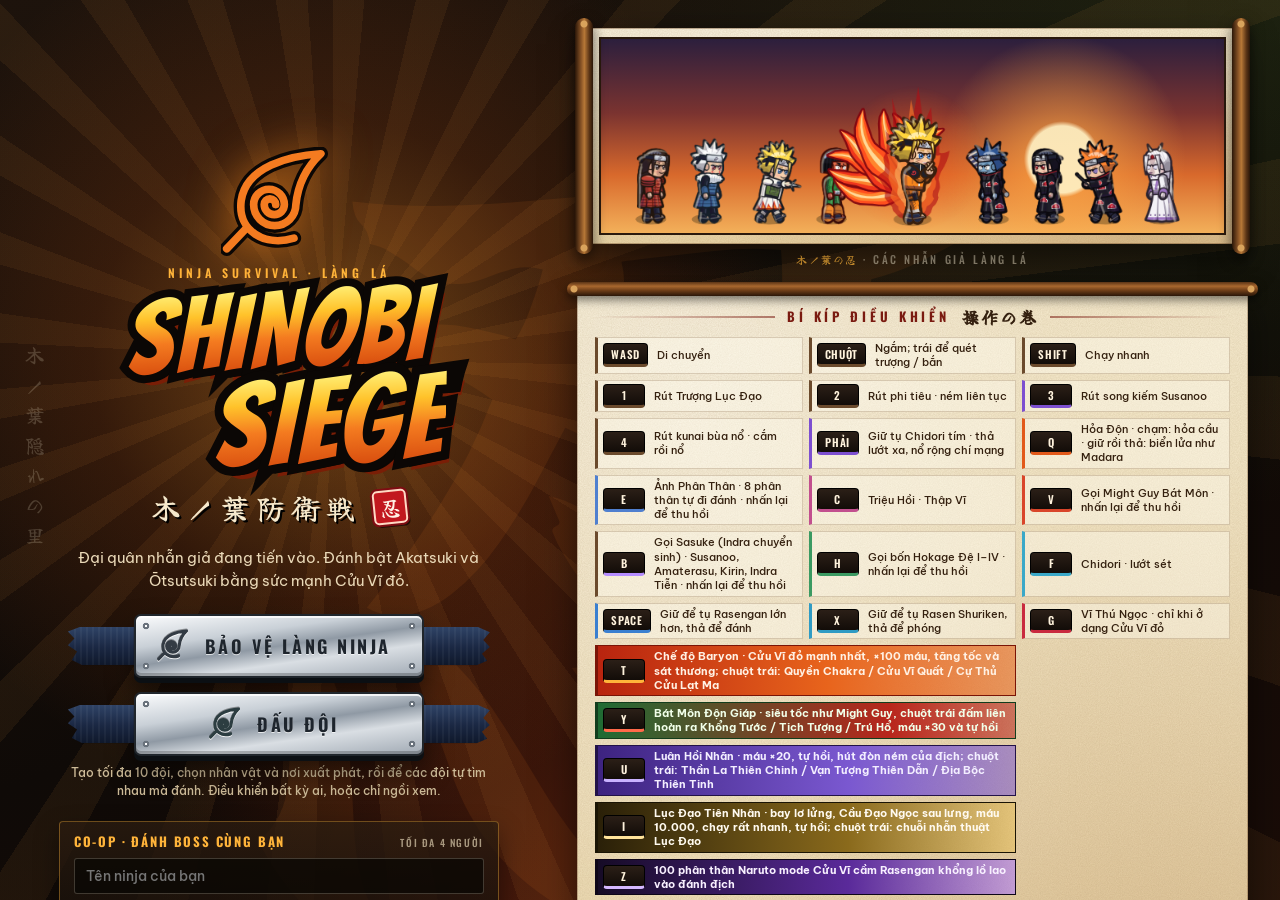
==== commit 3bad24a2: "Team mode: left-click move combo, right-click chain dash; AI bosses dodge in all modes - Driven unit" ====
--- a/index.html
+++ b/index.html
@@ -100,9 +100,9 @@
               <div class="susanoo-control"><kbd>Z</kbd><span>100 phân thân Naruto mode Cửu Vĩ cầm Rasengan khổng lồ lao vào đánh địch</span></div>
               <div class="susanoo-control"><kbd>O</kbd><span>Susanoo như Sasuke · người khổng lồ chakra tím bao quanh, giảm 65% sát thương, máu ×40; chuột trái: chuỗi nhẫn thuật Susanoo</span></div>
               <div><kbd>N</kbd><span>Mở bảng tạo kẻ địch · Đấu Đội: thêm quân cho một đội</span></div>
-              <div class="team-control"><kbd>TAB</kbd><span>Đấu Đội: đổi nhân vật đang điều khiển (Shift+Tab lùi lại) · chuột phải vào nhân vật để nhập vai</span></div>
-              <div class="team-control"><kbd>1–8</kbd><span>Đấu Đội: khi điều khiển boss, vĩ thú hay ninja: WASD đi, chuột trái đánh thường, 1–8 tung chiêu thứ 1–8 về phía con trỏ</span></div>
-              <div class="team-control"><kbd>SHIFT</kbd><span>Đấu Đội: lướt (thuấn thân) theo hướng đi hoặc về phía con trỏ · Backspace: thả nhân vật, chuyển sang chỉ xem</span></div>
+              <div class="team-control"><kbd>TAB</kbd><span>Đấu Đội: đổi nhân vật đang điều khiển (Shift+Tab lùi lại) · khi chỉ xem, chuột phải vào nhân vật để nhập vai</span></div>
+              <div class="team-control"><kbd>CHUỘT TRÁI</kbd><span>Đấu Đội: khi điều khiển boss, vĩ thú hay ninja: WASD đi, bấm hoặc giữ chuột trái để tung lần lượt từng chiêu về phía con trỏ (như chế độ Lục Đạo)</span></div>
+              <div class="team-control"><kbd>CHUỘT PHẢI</kbd><span>Đấu Đội: lướt (thuấn thân) về phía con trỏ, không hồi chiêu, giữ để lướt liên tục · Backspace: thả nhân vật, chuyển sang chỉ xem</span></div>
               <div class="team-control"><kbd>F</kbd><span>Đấu Đội · chỉ xem: camera tự theo trận đánh lớn nhất · WASD / kéo chuột / bấm bản đồ nhỏ để di chuyển camera</span></div>
               <div><kbd>M</kbd><span>Bản đồ lớn</span></div>
               <div><kbd>P</kbd><span>Bật/tắt đồ hoạ WebGL: phát sáng, sóng xung kích, tách màu</span></div>
--- a/styles.css
+++ b/styles.css
@@ -2464,6 +2464,9 @@
 #hud.team-watch .minimap-seal { pointer-events: auto; cursor: pointer; }
 .mv-dash { border-top-color: #9fe0ff; }
 .mv-dash kbd { font-size: 8px; }
+/* The move the next left click casts. */
+.mv-slot.mv-next { border-color: var(--team); box-shadow: 0 0 0 2px var(--team), 0 8px 18px rgba(0, 0, 0, .45); transform: translateY(-3px); }
+.mv-slot.mv-next strong { color: #fff; }
 
 /* Đấu Đội: shadow clones (E) are off */
 .skill.locked { opacity: .35; filter: grayscale(1); }
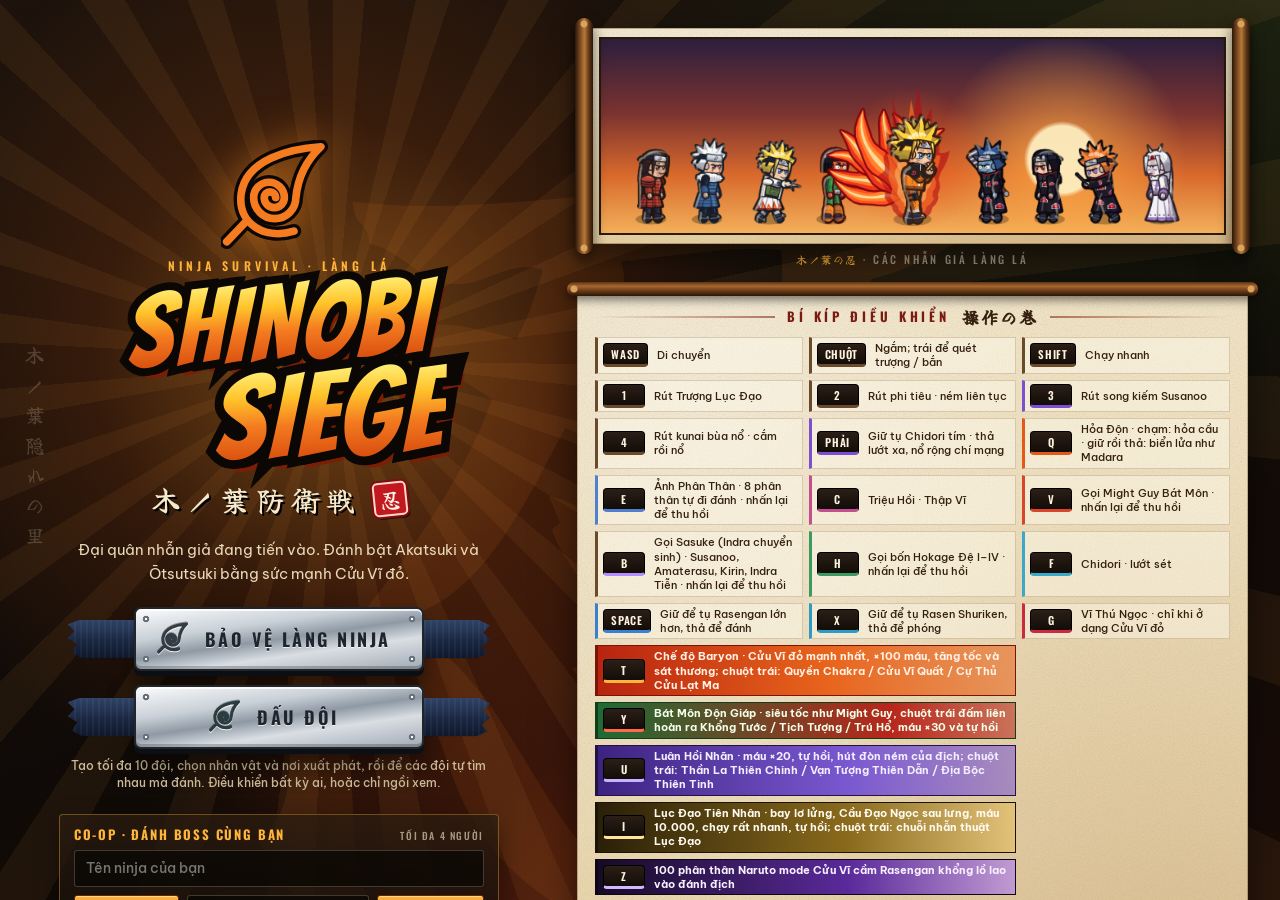
==== commit e0a17ce9: "Co-op team battle, art style pilots (pixel, anime), bold aim cursor, 5 s dash cooldown - Co-op Dau D" ====
--- a/index.html
+++ b/index.html
@@ -102,7 +102,7 @@
               <div><kbd>N</kbd><span>Mở bảng tạo kẻ địch · Đấu Đội: thêm quân cho một đội</span></div>
               <div class="team-control"><kbd>TAB</kbd><span>Đấu Đội: đổi nhân vật đang điều khiển (Shift+Tab lùi lại) · khi chỉ xem, chuột phải vào nhân vật để nhập vai</span></div>
               <div class="team-control"><kbd>CHUỘT TRÁI</kbd><span>Đấu Đội: khi điều khiển boss, vĩ thú hay ninja: WASD đi, bấm hoặc giữ chuột trái để tung lần lượt từng chiêu về phía con trỏ (như chế độ Lục Đạo)</span></div>
-              <div class="team-control"><kbd>CHUỘT PHẢI</kbd><span>Đấu Đội: lướt (thuấn thân) về phía con trỏ, không hồi chiêu, giữ để lướt liên tục · Backspace: thả nhân vật, chuyển sang chỉ xem</span></div>
+              <div class="team-control"><kbd>CHUỘT PHẢI</kbd><span>Đấu Đội: lướt (thuấn thân) về phía con trỏ, hồi 5 giây · Backspace: thả nhân vật, chuyển sang chỉ xem</span></div>
               <div class="team-control"><kbd>F</kbd><span>Đấu Đội · chỉ xem: camera tự theo trận đánh lớn nhất · WASD / kéo chuột / bấm bản đồ nhỏ để di chuyển camera</span></div>
               <div><kbd>M</kbd><span>Bản đồ lớn</span></div>
               <div><kbd>P</kbd><span>Bật/tắt đồ hoạ WebGL: phát sáng, sóng xung kích, tách màu</span></div>
@@ -123,10 +123,12 @@
         <p class="lobby-hint">Bạn bè mở một trong các địa chỉ dưới đây (cùng mạng Wi-Fi/LAN), nhập mã phòng rồi bấm <strong>VÀO PHÒNG</strong>:</p>
         <div id="lobbyLinks" class="lobby-links"></div>
         <ol id="lobbyPlayers" class="lobby-players"></ol>
+        <div id="lobbyTeams" class="lobby-teams" hidden></div>
         <button id="lobbyStart" class="headband" type="button" hidden>
           <span class="plate-leaf" aria-hidden="true"><svg viewBox="0 0 120 120"><use href="#konohaLeaf" /></svg></span>
           <span class="headband-label">BẮT ĐẦU</span>
         </button>
+        <button id="lobbyTeam" class="coop-btn lobby-team" type="button" hidden>ĐẤU ĐỘI · CHỌN ĐỘI HÌNH</button>
         <p id="lobbyWaiting" class="lobby-hint" hidden>Đang chờ chủ phòng bắt đầu…</p>
         <button id="lobbyLeave" class="coop-btn lobby-leave" type="button">RỜI PHÒNG</button>
       </div>
@@ -358,6 +360,8 @@
   <script src="team-mode.js"></script>
   <script src="coop.js"></script>
   <script src="postfx.js"></script>
+  <script src="pixel-art.js"></script>
+  <script src="anime-vfx.js"></script>
   <script src="game.js"></script>
 </body>
 </html>
--- a/styles.css
+++ b/styles.css
@@ -1875,6 +1875,7 @@
 .lobby-players li.empty { color: rgba(52, 32, 15, .45); border-left-color: rgba(52, 32, 15, .2); font-weight: 500; }
 .lobby-players small { color: #8e1b14; font: 600 10px/1 var(--font-head); letter-spacing: .14em; }
 .lobby-leave { margin-top: 12px; }
+.lobby-team { margin-top: 10px; }
 #pauseLeave { margin-top: 10px; }
 
 #coopPanel {
@@ -2470,3 +2471,33 @@
 
 /* Đấu Đội: shadow clones (E) are off */
 .skill.locked { opacity: .35; filter: grayscale(1); }
+
+/* Co-op team battle: pick your team. */
+.team-pick { position: fixed; inset: 0; z-index: 70; display: grid; place-items: center; padding: 16px; background: rgba(10, 7, 5, .62); }
+.team-pick[hidden] { display: none; }
+.team-pick-card { width: min(560px, 100%); max-height: calc(100vh - 32px); overflow: auto; padding: 22px 22px 18px; text-align: center; color: #f6e9cc; background: #24180f; border: 2px solid #8a5a2a; box-shadow: 0 18px 50px rgba(0, 0, 0, .55); }
+.team-pick-title { margin: 4px 0 6px; font: 400 clamp(26px, 4vw, 38px)/1.05 var(--font-display); letter-spacing: .04em; }
+.team-pick-note { margin: 0 0 14px; font-size: 13px; line-height: 1.45; color: #d9c6a2; }
+.team-pick-grid { display: grid; grid-template-columns: repeat(auto-fill, minmax(150px, 1fr)); gap: 10px; margin-bottom: 14px; }
+.team-pick-btn { display: grid; gap: 4px; padding: 12px 10px; text-align: left; color: #fff4e2; background: #1a120c; border: 2px solid #4a3220; border-left: 6px solid var(--team); cursor: pointer; font: inherit; }
+.team-pick-btn strong { font: 800 15px/1.1 var(--font-head, system-ui); letter-spacing: .04em; color: var(--team); }
+.team-pick-btn span { font-size: 12px; color: #c8b08a; }
+.team-pick-btn:hover, .team-pick-btn:focus-visible { border-color: var(--team); outline: none; background: #2a1c12; }
+.team-pick-btn.on { box-shadow: inset 0 0 0 2px var(--team); }
+
+/* Co-op seats on the team setup cards, and the guests' team choice in the lobby. */
+.team-seats { display: flex; flex-wrap: wrap; align-items: center; gap: 6px; margin-top: 8px; padding-top: 8px; border-top: 1px dashed rgba(246, 233, 204, .18); }
+.team-seat { padding: 3px 8px; font: 800 11px/1.2 system-ui, sans-serif; letter-spacing: .03em; color: #1a120c; background: var(--slot, #ffb43a); border-radius: 2px; }
+.team-seat-join { margin-left: auto; padding: 4px 9px; font: 800 11px/1 system-ui, sans-serif; letter-spacing: .04em; color: #fff4e2; background: #3a2616; border: 1px solid #8a5a2a; cursor: pointer; }
+.team-seat-join:hover, .team-seat-join:focus-visible { background: #4e331d; outline: none; border-color: #ffb43a; }
+.lobby-teams { margin: 12px 0 4px; text-align: left; }
+.lobby-teams[hidden] { display: none; }
+.lobby-teams-head { margin-bottom: 8px; font: 800 12px/1.3 system-ui, sans-serif; letter-spacing: .06em; color: #ffd9a0; text-align: center; }
+.lobby-teams .team-pick-grid { margin-bottom: 8px; }
+.lobby-teams .team-pick-watch { width: 100%; }
+
+/* A co-op guest on the host's team setup: only its own team's units can be changed. */
+#teamSetup.guest .team-stepper, #teamSetup.guest .team-modes, #teamSetup.guest .team-presets,
+#teamSetup.guest .team-foot .coop-btn, #teamSetup.guest .team-toolbar > .team-label { display: none; }
+#teamSetup.guest .team-map { cursor: default; }
+#teamSetup.guest .team-name { pointer-events: none; }
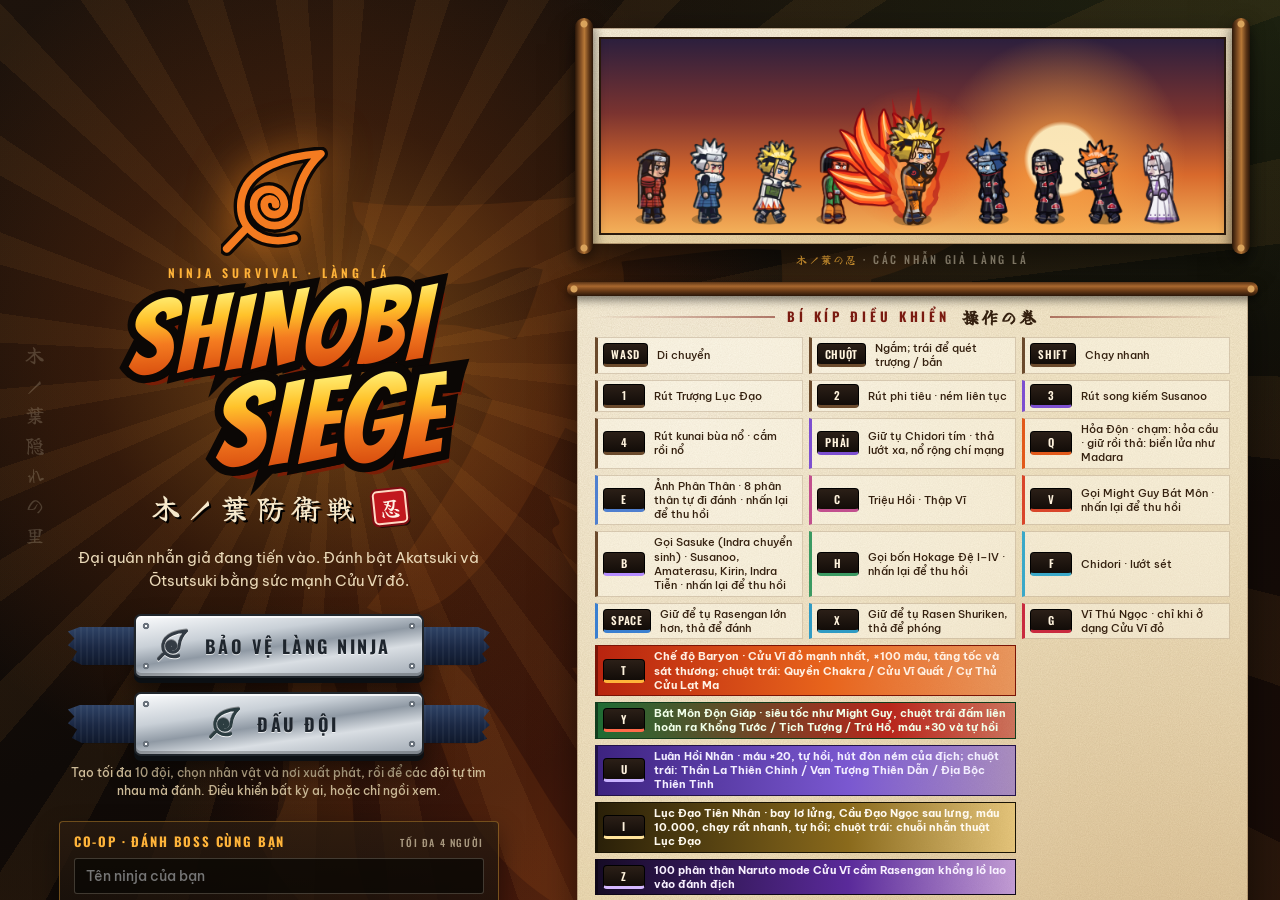
==== commit eaf690ac: "Team battle AI fights like a player; right-click dash without cooldown AI units circle and juke, div" ====
--- a/index.html
+++ b/index.html
@@ -102,7 +102,7 @@
               <div><kbd>N</kbd><span>Mở bảng tạo kẻ địch · Đấu Đội: thêm quân cho một đội</span></div>
               <div class="team-control"><kbd>TAB</kbd><span>Đấu Đội: đổi nhân vật đang điều khiển (Shift+Tab lùi lại) · khi chỉ xem, chuột phải vào nhân vật để nhập vai</span></div>
               <div class="team-control"><kbd>CHUỘT TRÁI</kbd><span>Đấu Đội: khi điều khiển boss, vĩ thú hay ninja: WASD đi, bấm hoặc giữ chuột trái để tung lần lượt từng chiêu về phía con trỏ (như chế độ Lục Đạo)</span></div>
-              <div class="team-control"><kbd>CHUỘT PHẢI</kbd><span>Đấu Đội: lướt (thuấn thân) về phía con trỏ, hồi 5 giây · Backspace: thả nhân vật, chuyển sang chỉ xem</span></div>
+              <div class="team-control"><kbd>CHUỘT PHẢI</kbd><span>Đấu Đội: lướt (thuấn thân) về phía con trỏ, không hồi chiêu, giữ để lướt liên tục · Backspace: thả nhân vật, chuyển sang chỉ xem</span></div>
               <div class="team-control"><kbd>F</kbd><span>Đấu Đội · chỉ xem: camera tự theo trận đánh lớn nhất · WASD / kéo chuột / bấm bản đồ nhỏ để di chuyển camera</span></div>
               <div><kbd>M</kbd><span>Bản đồ lớn</span></div>
               <div><kbd>P</kbd><span>Bật/tắt đồ hoạ WebGL: phát sáng, sóng xung kích, tách màu</span></div>
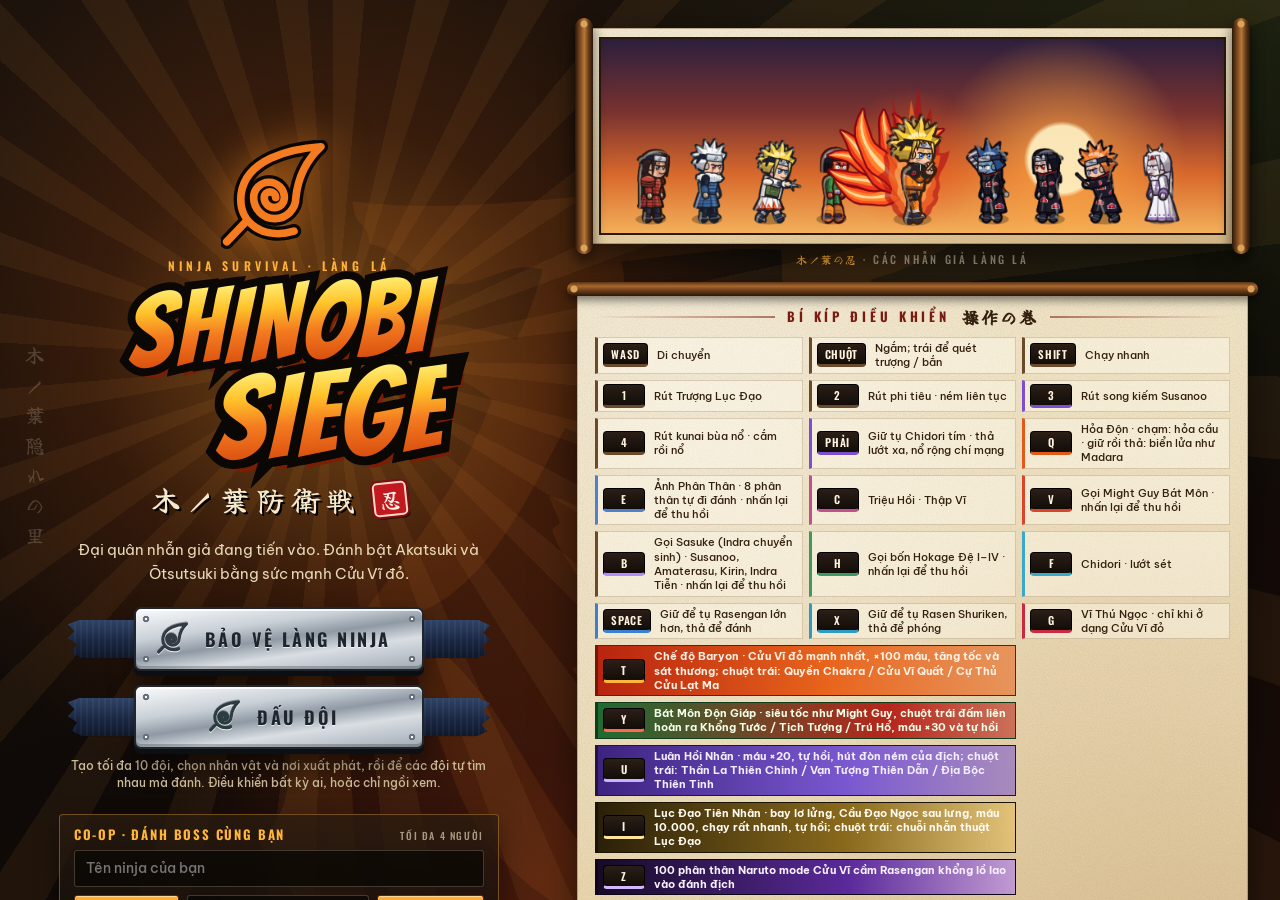
==== commit d69009ab: "Team battle: League-style balance and crowd control Every named character has the same base health (" ====
--- a/index.html
+++ b/index.html
@@ -102,7 +102,7 @@
               <div><kbd>N</kbd><span>Mở bảng tạo kẻ địch · Đấu Đội: thêm quân cho một đội</span></div>
               <div class="team-control"><kbd>TAB</kbd><span>Đấu Đội: đổi nhân vật đang điều khiển (Shift+Tab lùi lại) · khi chỉ xem, chuột phải vào nhân vật để nhập vai</span></div>
               <div class="team-control"><kbd>CHUỘT TRÁI</kbd><span>Đấu Đội: khi điều khiển boss, vĩ thú hay ninja: WASD đi, bấm hoặc giữ chuột trái để tung lần lượt từng chiêu về phía con trỏ (như chế độ Lục Đạo)</span></div>
-              <div class="team-control"><kbd>CHUỘT PHẢI</kbd><span>Đấu Đội: lướt (thuấn thân) về phía con trỏ, không hồi chiêu, giữ để lướt liên tục · Backspace: thả nhân vật, chuyển sang chỉ xem</span></div>
+              <div class="team-control"><kbd>CHUỘT PHẢI</kbd><span>Đấu Đội: lướt (thuấn thân) về phía con trỏ, hồi chiêu 3 giây · Backspace: thả nhân vật, chuyển sang chỉ xem</span></div>
               <div class="team-control"><kbd>F</kbd><span>Đấu Đội · chỉ xem: camera tự theo trận đánh lớn nhất · WASD / kéo chuột / bấm bản đồ nhỏ để di chuyển camera</span></div>
               <div><kbd>M</kbd><span>Bản đồ lớn</span></div>
               <div><kbd>P</kbd><span>Bật/tắt đồ hoạ WebGL: phát sáng, sóng xung kích, tách màu</span></div>
--- a/styles.css
+++ b/styles.css
@@ -2334,12 +2334,35 @@
 
 /* Result screen (a hanging scroll, like the pause menu) */
 #teamResultScreen { z-index: 26; }
-.team-result { gap: 6px; min-width: min(460px, calc(100vw - 40px)); }
+.team-result { gap: 6px; box-sizing: border-box; width: min(820px, calc(100vw - 24px)); }
+@media (max-width: 560px) { .team-result { padding: 24px 12px 20px; } .team-result-units { grid-template-columns: 1fr; } .team-result-list { max-height: 46vh; } }
 .team-result-title { margin: 4px 0 10px; font: 400 clamp(30px, 5vw, 48px)/1.05 var(--font-display); letter-spacing: .04em; -webkit-text-stroke: 1px #2a1608; }
 .team-result-table { display: grid; grid-template-columns: minmax(0, 1fr) auto auto; gap: 4px 18px; width: 100%; margin: 0 0 16px; color: var(--paper-ink); font: 600 14px/1.3 var(--font-head); text-align: right; }
 .team-result-table .th { color: #8e1b14; font-size: 11px; letter-spacing: .2em; }
 .team-result-table > :nth-child(3n + 1) { text-align: left; }
 .team-result-name { padding-left: 10px; border-left: 6px solid var(--team); letter-spacing: .06em; }
+.team-result-list { display: grid; gap: 10px; width: 100%; max-height: min(52vh, 460px); overflow: auto; margin: 0 0 14px; padding: 2px 4px 2px 0; text-align: left; }
+.team-result-team { padding: 8px 10px 10px; background: rgba(52, 32, 15, .06); border: 1px solid rgba(52, 32, 15, .22); border-left: 6px solid var(--team); }
+.team-result-team.won { background: rgba(255, 196, 70, .16); box-shadow: inset 0 0 0 1px rgba(196, 128, 20, .45); }
+.team-result-team.out { opacity: .82; }
+.team-result-head { display: flex; align-items: baseline; justify-content: space-between; gap: 10px; margin-bottom: 8px; color: var(--paper-ink); font: 700 14px/1.2 var(--font-head); }
+.team-result-head .team-result-name { padding: 0; border: 0; color: var(--team); -webkit-text-stroke: .4px #2a1608; font-size: 16px; }
+.team-result-stat { font-size: 12px; letter-spacing: .08em; color: #6a4a2a; white-space: nowrap; }
+.team-result-units { display: grid; grid-template-columns: repeat(auto-fill, minmax(160px, 1fr)); gap: 6px; }
+.team-result-unit { display: flex; align-items: center; gap: 8px; min-width: 0; padding: 4px 6px 4px 4px; background: rgba(255, 250, 238, .55); border: 1px solid rgba(52, 32, 15, .18); }
+.team-result-pic { position: relative; flex: none; width: 44px; height: 44px; border: 2px solid var(--team); border-radius: 50%; overflow: hidden; background: #2a1c12; }
+.team-result-thumb { display: block; width: 100%; height: 100%; }
+.team-result-x { position: absolute; inset: 0; display: grid; place-items: center; color: #e0382c; font: 900 26px/1 system-ui, sans-serif; text-shadow: 0 0 3px #000, 0 0 2px #000; }
+.team-result-info { display: grid; gap: 2px; min-width: 0; }
+.team-result-uname { overflow: hidden; color: var(--paper-ink); font: 700 12px/1.15 var(--font-head); letter-spacing: .03em; white-space: nowrap; text-overflow: ellipsis; }
+.team-result-state { color: #2f7d32; font: 800 10px/1 var(--font-head); letter-spacing: .12em; }
+.team-result-hp { display: block; width: 72px; height: 4px; background: rgba(52, 32, 15, .2); }
+.team-result-hp i { display: block; height: 100%; background: #3fae46; }
+.team-result-unit.dead { background: rgba(52, 32, 15, .08); }
+.team-result-unit.dead .team-result-thumb { filter: grayscale(1) brightness(.7); }
+.team-result-unit.dead .team-result-pic { border-color: #7a6a5a; }
+.team-result-unit.dead .team-result-uname { color: #7a6a5a; text-decoration: line-through; }
+.team-result-unit.dead .team-result-state { color: #b0261c; }
 .team-result-actions { display: flex; flex-wrap: wrap; justify-content: center; gap: 8px; margin-top: 12px; }
 .team-result .headband { min-width: 240px; }
 
@@ -2473,8 +2496,8 @@
 .skill.locked { opacity: .35; filter: grayscale(1); }
 
 /* Co-op team battle: pick your team. */
-.team-pick { position: fixed; inset: 0; z-index: 70; display: grid; place-items: center; padding: 16px; background: rgba(10, 7, 5, .62); }
-.team-pick[hidden] { display: none; }
+.team-choose { position: fixed; inset: 0; z-index: 70; display: grid; place-items: center; padding: 16px; background: rgba(10, 7, 5, .62); }
+.team-choose[hidden] { display: none; }
 .team-pick-card { width: min(560px, 100%); max-height: calc(100vh - 32px); overflow: auto; padding: 22px 22px 18px; text-align: center; color: #f6e9cc; background: #24180f; border: 2px solid #8a5a2a; box-shadow: 0 18px 50px rgba(0, 0, 0, .55); }
 .team-pick-title { margin: 4px 0 6px; font: 400 clamp(26px, 4vw, 38px)/1.05 var(--font-display); letter-spacing: .04em; }
 .team-pick-note { margin: 0 0 14px; font-size: 13px; line-height: 1.45; color: #d9c6a2; }
